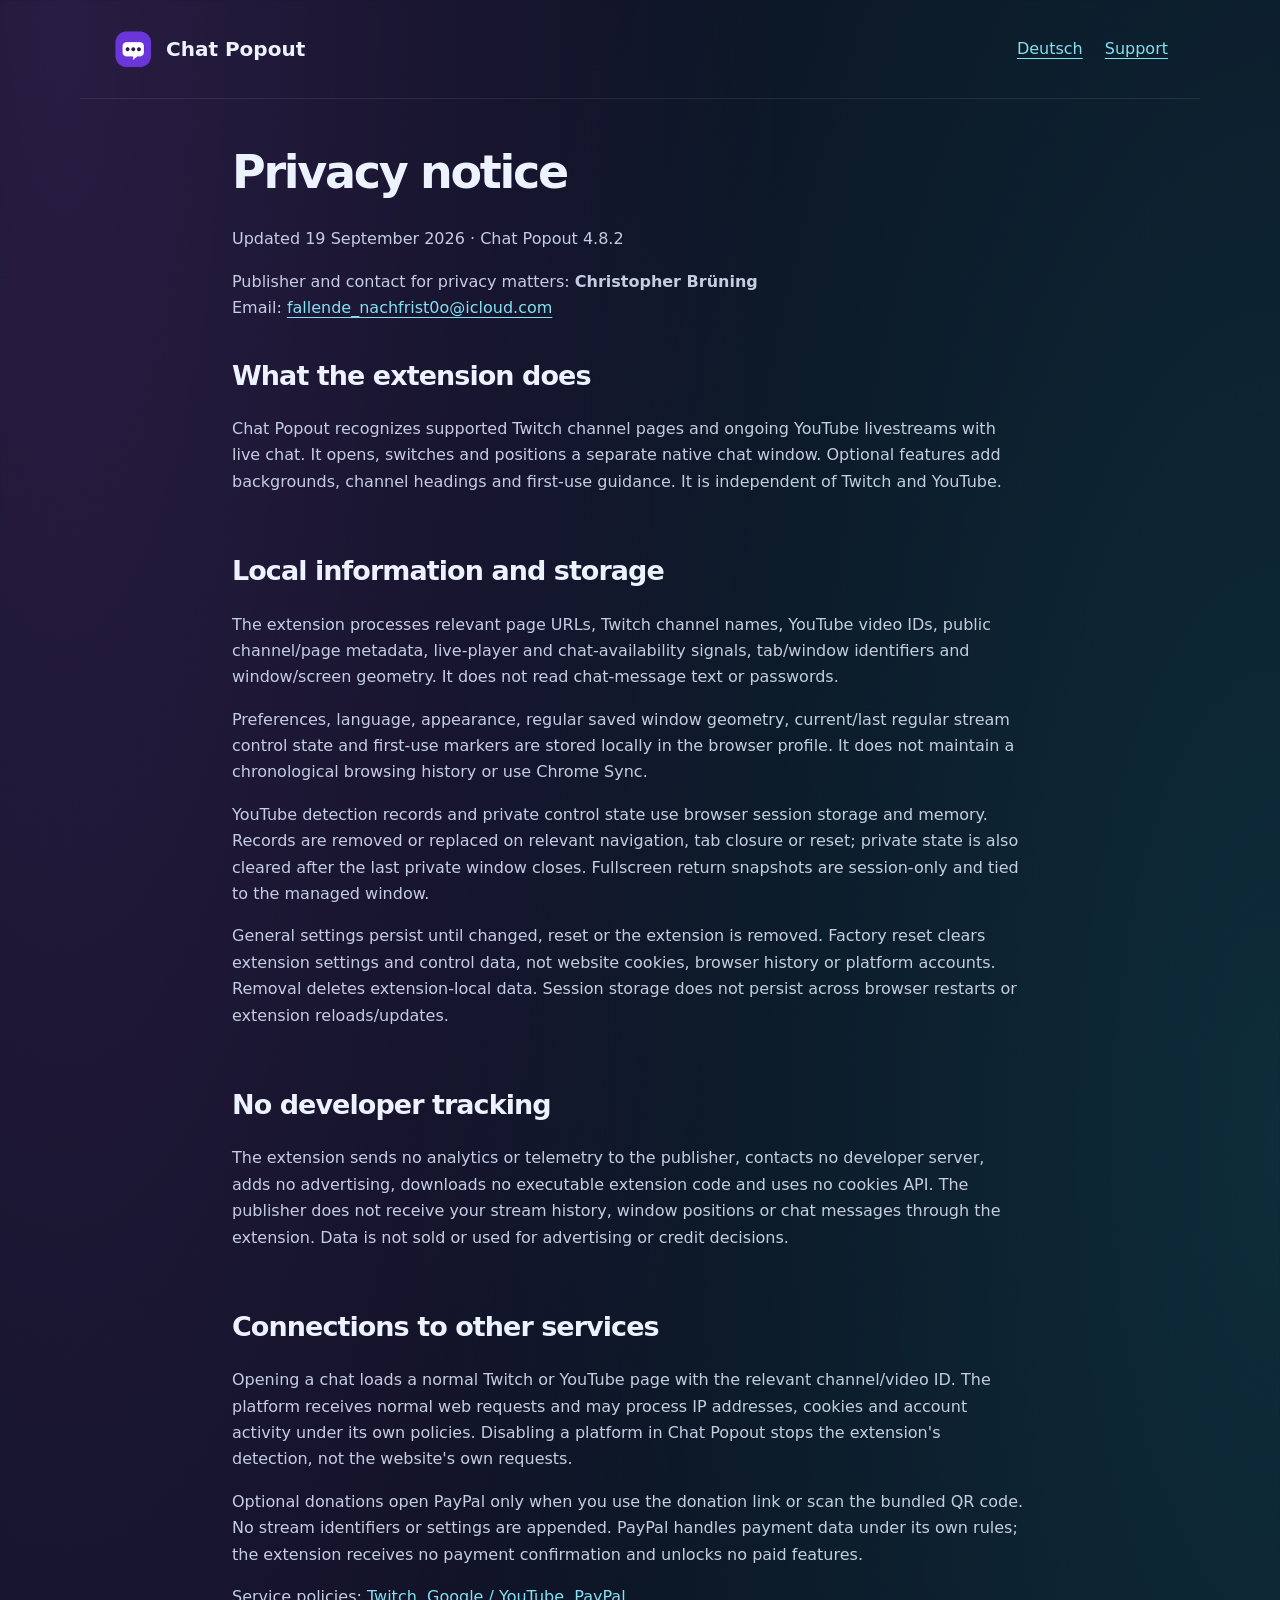
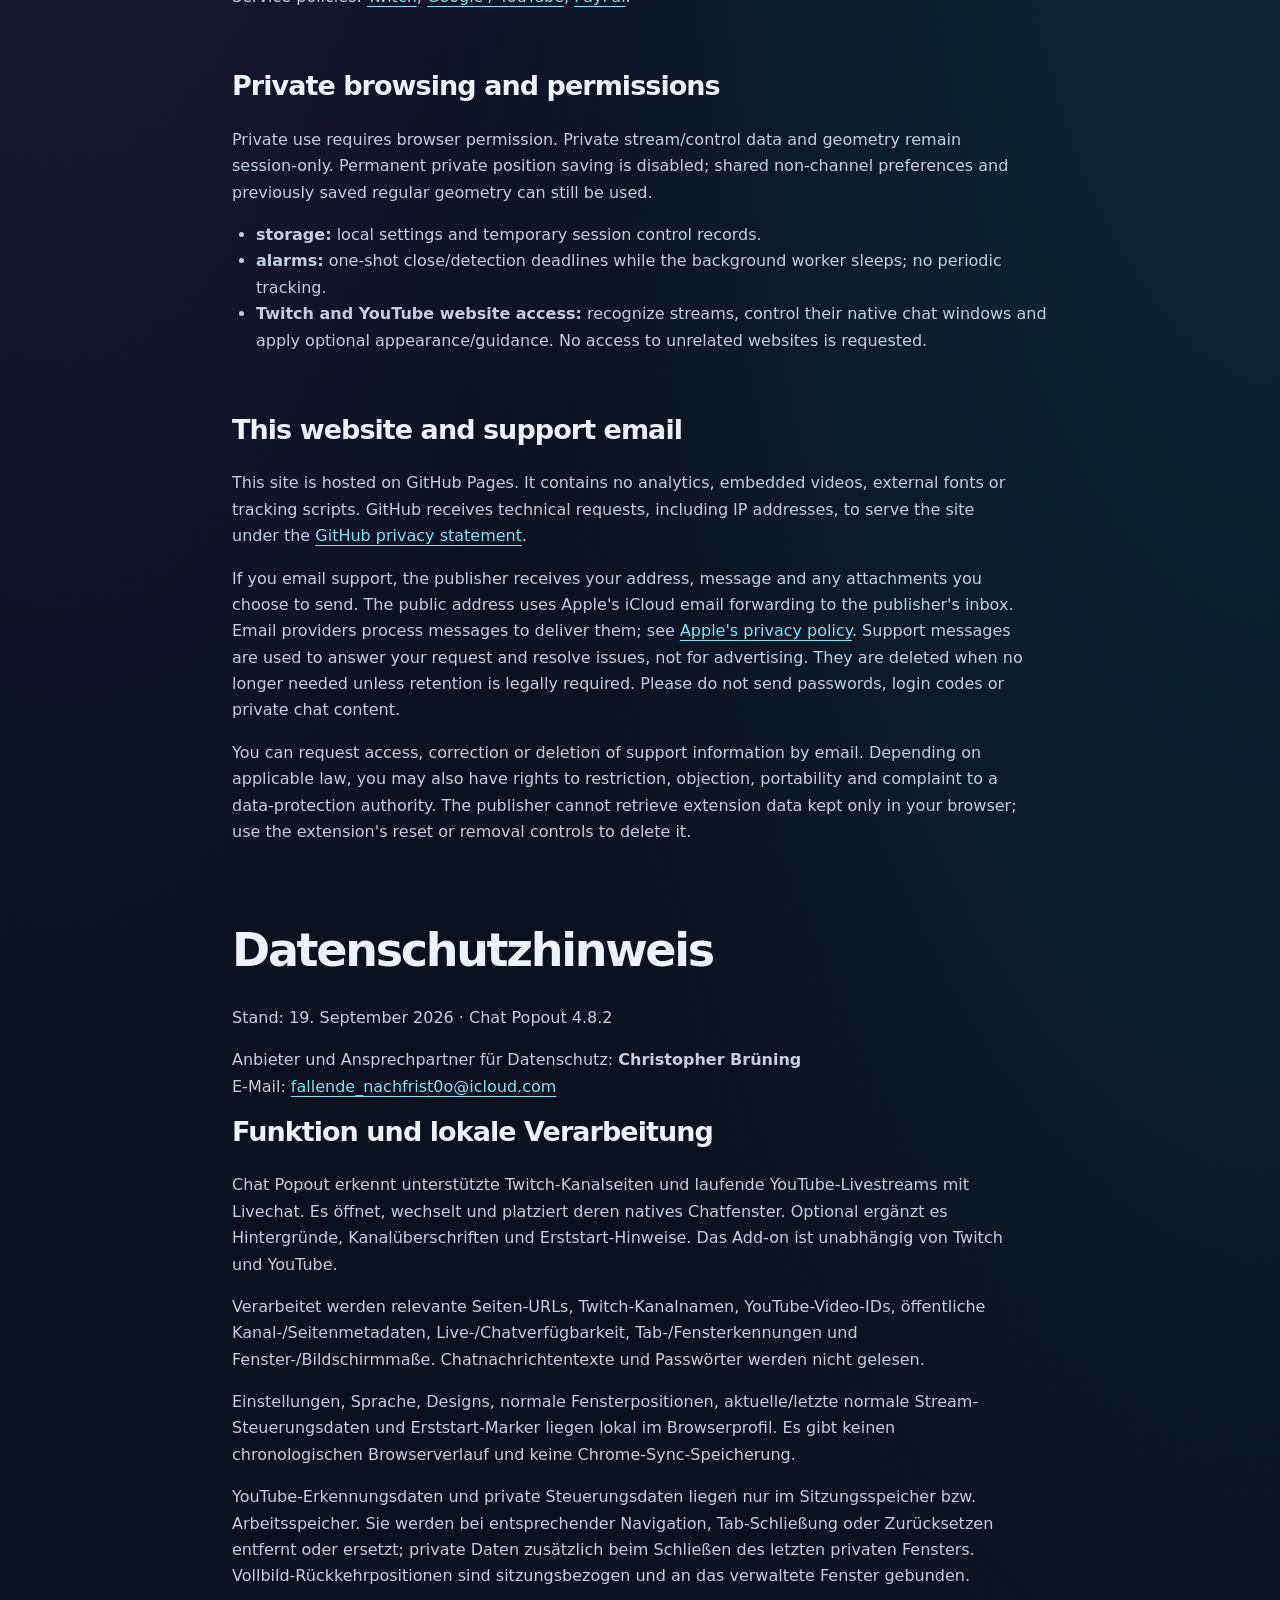
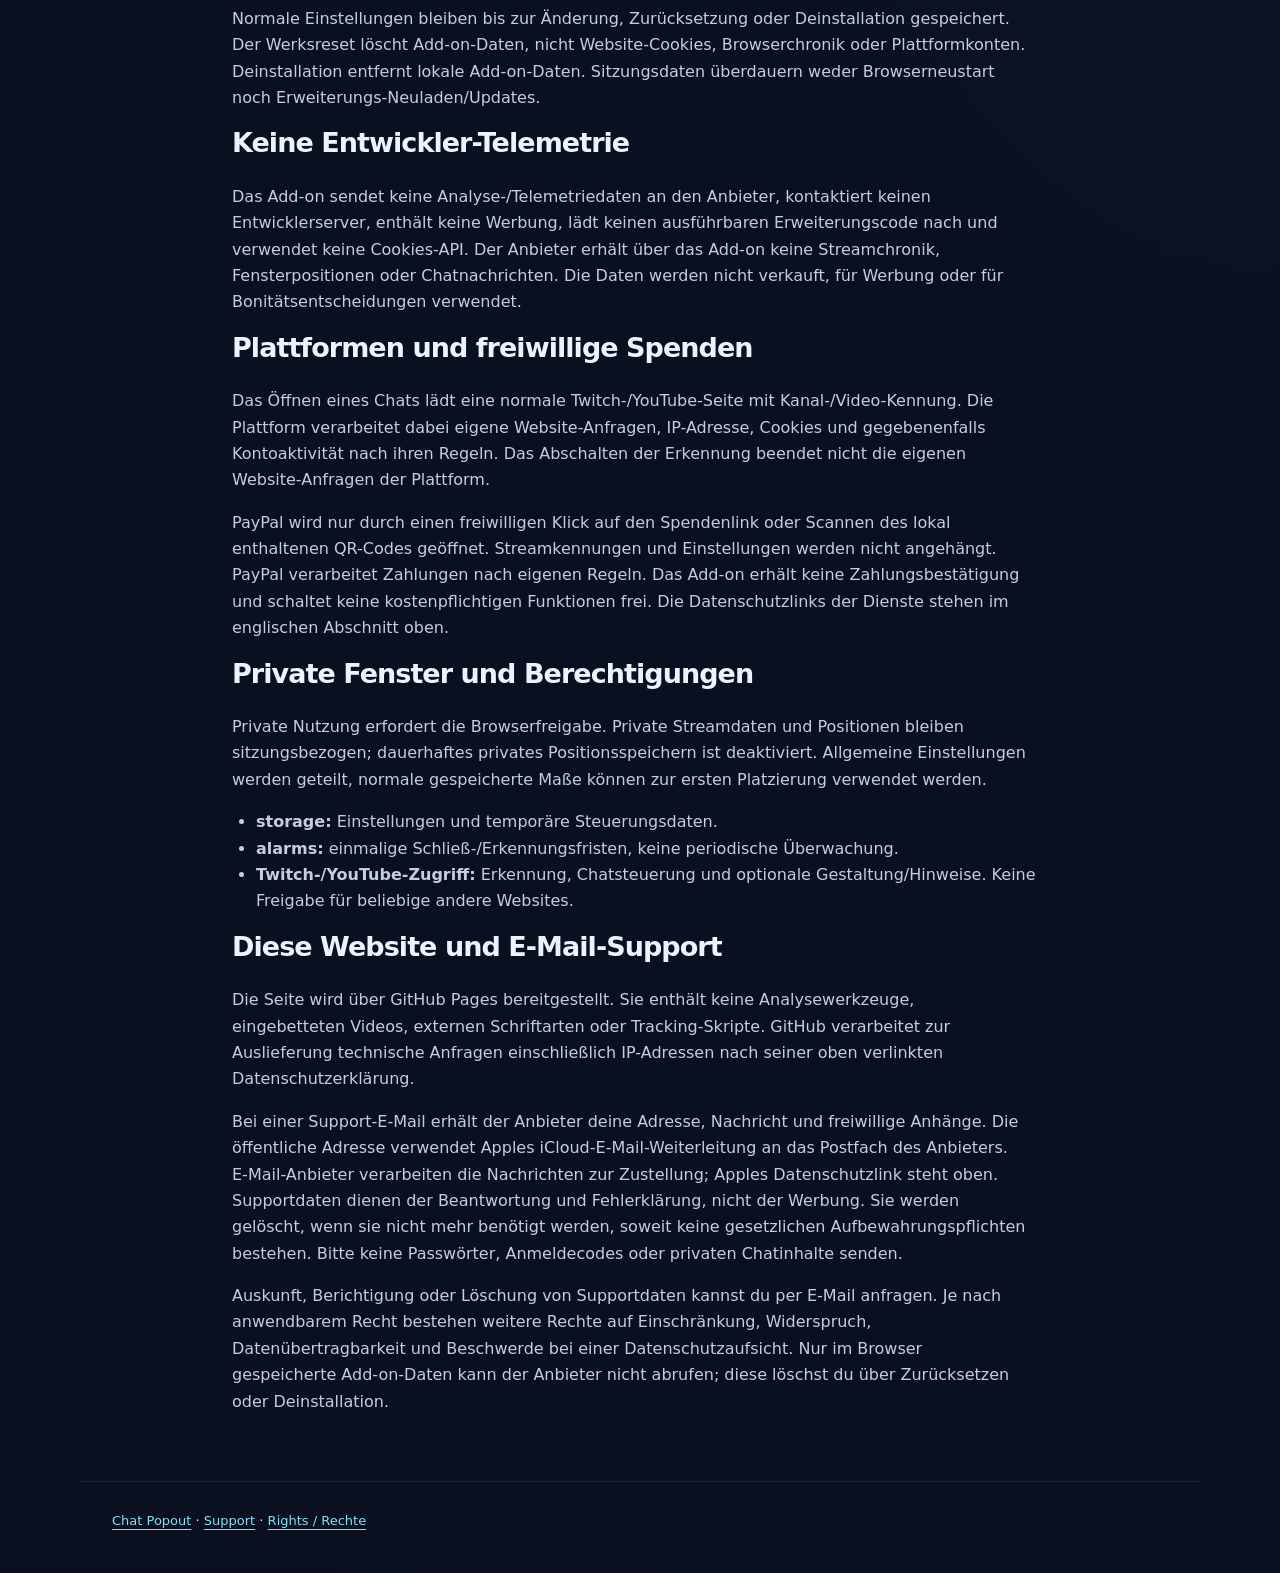
==== privacy.html @ 44291d4a "Publish product information and bilingual privacy notice" ====
<!doctype html><html lang="en"><head><meta charset="utf-8"><meta name="viewport" content="width=device-width,initial-scale=1"><title>Chat Popout — Privacy / Datenschutz</title><meta name="description" content="Privacy information for the Chat Popout browser extension and its support website, in English and German."><link rel="icon" href="icon.png"><link rel="stylesheet" href="style.css"></head><body>
<header><a class="brand" href="./"><img src="icon.png" width="42" height="42" alt="">Chat Popout</a><nav aria-label="Navigation"><a href="#de" lang="de">Deutsch</a><a href="./#support">Support</a></nav></header><main class="policy">
<h1>Privacy notice</h1><p>Updated 19 September 2026 · Chat Popout 4.8.2</p><p>Publisher and contact for privacy matters: <strong>Christopher Brüning</strong><br>Email: <a href="mailto:fallende_nachfrist0o@icloud.com">fallende_nachfrist0o@icloud.com</a></p>
<section><h2>What the extension does</h2><p>Chat Popout recognizes supported Twitch channel pages and ongoing YouTube livestreams with live chat. It opens, switches and positions a separate native chat window. Optional features add backgrounds, channel headings and first-use guidance. It is independent of Twitch and YouTube.</p></section>
<section><h2>Local information and storage</h2><p>The extension processes relevant page URLs, Twitch channel names, YouTube video IDs, public channel/page metadata, live-player and chat-availability signals, tab/window identifiers and window/screen geometry. It does not read chat-message text or passwords.</p><p>Preferences, language, appearance, regular saved window geometry, current/last regular stream control state and first-use markers are stored locally in the browser profile. It does not maintain a chronological browsing history or use Chrome Sync.</p><p>YouTube detection records and private control state use browser session storage and memory. Records are removed or replaced on relevant navigation, tab closure or reset; private state is also cleared after the last private window closes. Fullscreen return snapshots are session-only and tied to the managed window.</p><p>General settings persist until changed, reset or the extension is removed. Factory reset clears extension settings and control data, not website cookies, browser history or platform accounts. Removal deletes extension-local data. Session storage does not persist across browser restarts or extension reloads/updates.</p></section>
<section><h2>No developer tracking</h2><p>The extension sends no analytics or telemetry to the publisher, contacts no developer server, adds no advertising, downloads no executable extension code and uses no cookies API. The publisher does not receive your stream history, window positions or chat messages through the extension. Data is not sold or used for advertising or credit decisions.</p></section>
<section><h2>Connections to other services</h2><p>Opening a chat loads a normal Twitch or YouTube page with the relevant channel/video ID. The platform receives normal web requests and may process IP addresses, cookies and account activity under its own policies. Disabling a platform in Chat Popout stops the extension's detection, not the website's own requests.</p><p>Optional donations open PayPal only when you use the donation link or scan the bundled QR code. No stream identifiers or settings are appended. PayPal handles payment data under its own rules; the extension receives no payment confirmation and unlocks no paid features.</p><p>Service policies: <a href="https://www.twitch.tv/p/en/legal/privacy-notice/" rel="noreferrer">Twitch</a>, <a href="https://policies.google.com/privacy" rel="noreferrer">Google / YouTube</a>, <a href="https://www.paypal.com/webapps/mpp/ua/privacy-full" rel="noreferrer">PayPal</a>.</p></section>
<section><h2>Private browsing and permissions</h2><p>Private use requires browser permission. Private stream/control data and geometry remain session-only. Permanent private position saving is disabled; shared non-channel preferences and previously saved regular geometry can still be used.</p><ul><li><strong>storage:</strong> local settings and temporary session control records.</li><li><strong>alarms:</strong> one-shot close/detection deadlines while the background worker sleeps; no periodic tracking.</li><li><strong>Twitch and YouTube website access:</strong> recognize streams, control their native chat windows and apply optional appearance/guidance. No access to unrelated websites is requested.</li></ul></section>
<section><h2>This website and support email</h2><p>This site is hosted on GitHub Pages. It contains no analytics, embedded videos, external fonts or tracking scripts. GitHub receives technical requests, including IP addresses, to serve the site under the <a href="https://docs.github.com/en/site-policy/privacy-policies/github-general-privacy-statement" rel="noreferrer">GitHub privacy statement</a>.</p><p>If you email support, the publisher receives your address, message and any attachments you choose to send. The public address uses Apple's iCloud email forwarding to the publisher's inbox. Email providers process messages to deliver them; see <a href="https://www.apple.com/legal/privacy/" rel="noreferrer">Apple's privacy policy</a>. Support messages are used to answer your request and resolve issues, not for advertising. They are deleted when no longer needed unless retention is legally required. Please do not send passwords, login codes or private chat content.</p><p>You can request access, correction or deletion of support information by email. Depending on applicable law, you may also have rights to restriction, objection, portability and complaint to a data-protection authority. The publisher cannot retrieve extension data kept only in your browser; use the extension's reset or removal controls to delete it.</p></section>
<section id="de" lang="de"><h1>Datenschutzhinweis</h1><p>Stand: 19. September 2026 · Chat Popout 4.8.2</p><p>Anbieter und Ansprechpartner für Datenschutz: <strong>Christopher Brüning</strong><br>E-Mail: <a href="mailto:fallende_nachfrist0o@icloud.com">fallende_nachfrist0o@icloud.com</a></p>
<h2>Funktion und lokale Verarbeitung</h2><p>Chat Popout erkennt unterstützte Twitch-Kanalseiten und laufende YouTube-Livestreams mit Livechat. Es öffnet, wechselt und platziert deren natives Chatfenster. Optional ergänzt es Hintergründe, Kanalüberschriften und Erststart-Hinweise. Das Add-on ist unabhängig von Twitch und YouTube.</p><p>Verarbeitet werden relevante Seiten-URLs, Twitch-Kanalnamen, YouTube-Video-IDs, öffentliche Kanal-/Seitenmetadaten, Live-/Chatverfügbarkeit, Tab-/Fensterkennungen und Fenster-/Bildschirmmaße. Chatnachrichtentexte und Passwörter werden nicht gelesen.</p><p>Einstellungen, Sprache, Designs, normale Fensterpositionen, aktuelle/letzte normale Stream-Steuerungsdaten und Erststart-Marker liegen lokal im Browserprofil. Es gibt keinen chronologischen Browserverlauf und keine Chrome-Sync-Speicherung.</p><p>YouTube-Erkennungsdaten und private Steuerungsdaten liegen nur im Sitzungsspeicher bzw. Arbeitsspeicher. Sie werden bei entsprechender Navigation, Tab-Schließung oder Zurücksetzen entfernt oder ersetzt; private Daten zusätzlich beim Schließen des letzten privaten Fensters. Vollbild-Rückkehrpositionen sind sitzungsbezogen und an das verwaltete Fenster gebunden.</p><p>Normale Einstellungen bleiben bis zur Änderung, Zurücksetzung oder Deinstallation gespeichert. Der Werksreset löscht Add-on-Daten, nicht Website-Cookies, Browserchronik oder Plattformkonten. Deinstallation entfernt lokale Add-on-Daten. Sitzungsdaten überdauern weder Browserneustart noch Erweiterungs-Neuladen/Updates.</p>
<h2>Keine Entwickler-Telemetrie</h2><p>Das Add-on sendet keine Analyse-/Telemetriedaten an den Anbieter, kontaktiert keinen Entwicklerserver, enthält keine Werbung, lädt keinen ausführbaren Erweiterungscode nach und verwendet keine Cookies-API. Der Anbieter erhält über das Add-on keine Streamchronik, Fensterpositionen oder Chatnachrichten. Die Daten werden nicht verkauft, für Werbung oder für Bonitätsentscheidungen verwendet.</p>
<h2>Plattformen und freiwillige Spenden</h2><p>Das Öffnen eines Chats lädt eine normale Twitch-/YouTube-Seite mit Kanal-/Video-Kennung. Die Plattform verarbeitet dabei eigene Website-Anfragen, IP-Adresse, Cookies und gegebenenfalls Kontoaktivität nach ihren Regeln. Das Abschalten der Erkennung beendet nicht die eigenen Website-Anfragen der Plattform.</p><p>PayPal wird nur durch einen freiwilligen Klick auf den Spendenlink oder Scannen des lokal enthaltenen QR-Codes geöffnet. Streamkennungen und Einstellungen werden nicht angehängt. PayPal verarbeitet Zahlungen nach eigenen Regeln. Das Add-on erhält keine Zahlungsbestätigung und schaltet keine kostenpflichtigen Funktionen frei. Die Datenschutzlinks der Dienste stehen im englischen Abschnitt oben.</p>
<h2>Private Fenster und Berechtigungen</h2><p>Private Nutzung erfordert die Browserfreigabe. Private Streamdaten und Positionen bleiben sitzungsbezogen; dauerhaftes privates Positionsspeichern ist deaktiviert. Allgemeine Einstellungen werden geteilt, normale gespeicherte Maße können zur ersten Platzierung verwendet werden.</p><ul><li><strong>storage:</strong> Einstellungen und temporäre Steuerungsdaten.</li><li><strong>alarms:</strong> einmalige Schließ-/Erkennungsfristen, keine periodische Überwachung.</li><li><strong>Twitch-/YouTube-Zugriff:</strong> Erkennung, Chatsteuerung und optionale Gestaltung/Hinweise. Keine Freigabe für beliebige andere Websites.</li></ul>
<h2>Diese Website und E-Mail-Support</h2><p>Die Seite wird über GitHub Pages bereitgestellt. Sie enthält keine Analysewerkzeuge, eingebetteten Videos, externen Schriftarten oder Tracking-Skripte. GitHub verarbeitet zur Auslieferung technische Anfragen einschließlich IP-Adressen nach seiner oben verlinkten Datenschutzerklärung.</p><p>Bei einer Support-E-Mail erhält der Anbieter deine Adresse, Nachricht und freiwillige Anhänge. Die öffentliche Adresse verwendet Apples iCloud-E-Mail-Weiterleitung an das Postfach des Anbieters. E-Mail-Anbieter verarbeiten die Nachrichten zur Zustellung; Apples Datenschutzlink steht oben. Supportdaten dienen der Beantwortung und Fehlerklärung, nicht der Werbung. Sie werden gelöscht, wenn sie nicht mehr benötigt werden, soweit keine gesetzlichen Aufbewahrungspflichten bestehen. Bitte keine Passwörter, Anmeldecodes oder privaten Chatinhalte senden.</p><p>Auskunft, Berichtigung oder Löschung von Supportdaten kannst du per E-Mail anfragen. Je nach anwendbarem Recht bestehen weitere Rechte auf Einschränkung, Widerspruch, Datenübertragbarkeit und Beschwerde bei einer Datenschutzaufsicht. Nur im Browser gespeicherte Add-on-Daten kann der Anbieter nicht abrufen; diese löschst du über Zurücksetzen oder Deinstallation.</p></section>
</main><footer><a href="./">Chat Popout</a> · <a href="./#support">Support</a> · <a href="RIGHTS.txt">Rights / Rechte</a></footer></body></html>
---- style.css ----
:root{color-scheme:dark;font-family:system-ui,-apple-system,BlinkMacSystemFont,"Segoe UI",sans-serif;color:#edf2ff;background:#0b1020;line-height:1.65;scroll-behavior:smooth}*{box-sizing:border-box}body{margin:0;background:radial-gradient(ellipse at 5% 0%,#42266088,transparent 42%),radial-gradient(ellipse at 100% 24%,#12565f66,transparent 48%),#0b1020}header,main,footer{max-width:1120px;margin:auto;padding:28px 32px}header{display:flex;align-items:center;justify-content:space-between;gap:24px;border-bottom:1px solid #ffffff16}.brand{display:flex;align-items:center;gap:12px;color:inherit;font-size:20px;font-weight:750;text-decoration:none}.brand img{border-radius:12px}nav{display:flex;gap:22px;flex-wrap:wrap}a{color:#82e1f2;text-underline-offset:4px}a:hover{color:#d9b4ff}a:focus-visible,summary:focus-visible{outline:3px solid #b887ff;outline-offset:6px}section{padding:48px 0;scroll-margin-top:24px}.hero{max-width:850px;padding:66px 0}.eyebrow{font-size:12px;letter-spacing:.18em;font-weight:750;color:#80e5ea}h1{font-size:clamp(50px,8vw,94px);line-height:1.03;letter-spacing:-.05em;margin:22px 0 30px}h1 span,h2 span{color:#94dfe8}h2{font-size:clamp(28px,4vw,43px);line-height:1.2;letter-spacing:-.035em;margin:0 0 24px}h3{font-size:20px;line-height:1.3;margin:12px 0}p{max-width:78ch;color:#c4cde1}.lead{font-size:22px;color:#e6ebfb}.status{color:#b8c7e0;font-size:14px}.button{display:inline-flex;gap:24px;padding:12px 20px;border-radius:12px;background:linear-gradient(115deg,#75dfe9,#b79bff);color:#10182c;font-weight:750;text-decoration:none}.button:hover{color:#10182c;filter:brightness(1.08)}.grid{display:grid;grid-template-columns:repeat(3,1fr);gap:18px}article{padding:26px;border:1px solid #9ea4e92a;border-radius:20px;background:#101725bd}.number{font-size:14px;color:#b99bf6}.note{font-size:14px;margin-top:26px}details{padding:20px;border:1px solid #ffffff22;border-radius:14px;margin-top:28px}summary{cursor:pointer;font-weight:650}footer{font-size:13px;border-top:1px solid #ffffff16;padding-bottom:42px}.policy{max-width:880px}.policy section{padding:22px 0}.policy h1{font-size:46px}.policy h2{font-size:27px}.policy h3{font-size:20px}.policy ul{padding-left:24px;color:#c4cde1}#support a{overflow-wrap:anywhere}@media(max-width:700px){header,main,footer{padding-left:22px;padding-right:22px}header{align-items:flex-start;flex-direction:column;gap:14px}.grid{grid-template-columns:1fr}.hero{padding-top:42px}section{padding:34px 0}.lead{font-size:19px}.policy h1{font-size:36px}nav{gap:18px}}@media(prefers-reduced-motion:reduce){:root{scroll-behavior:auto}}
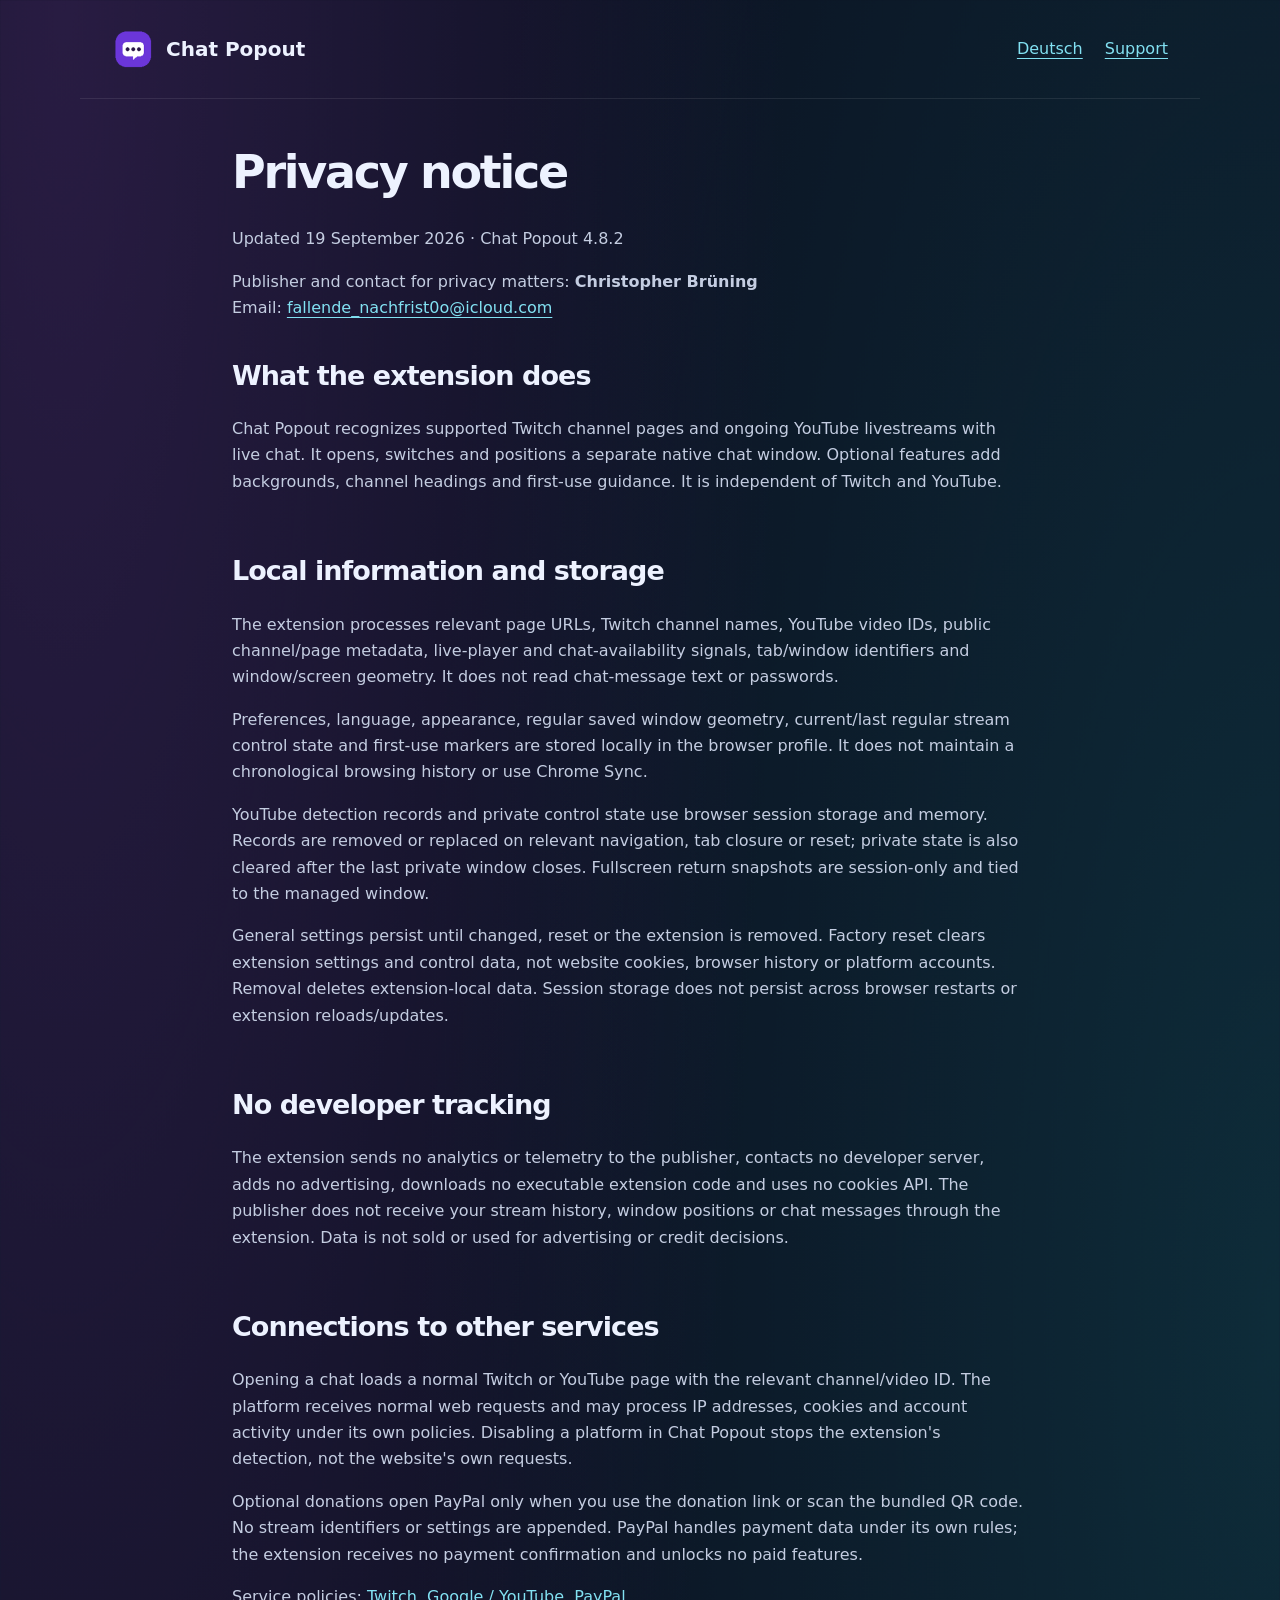
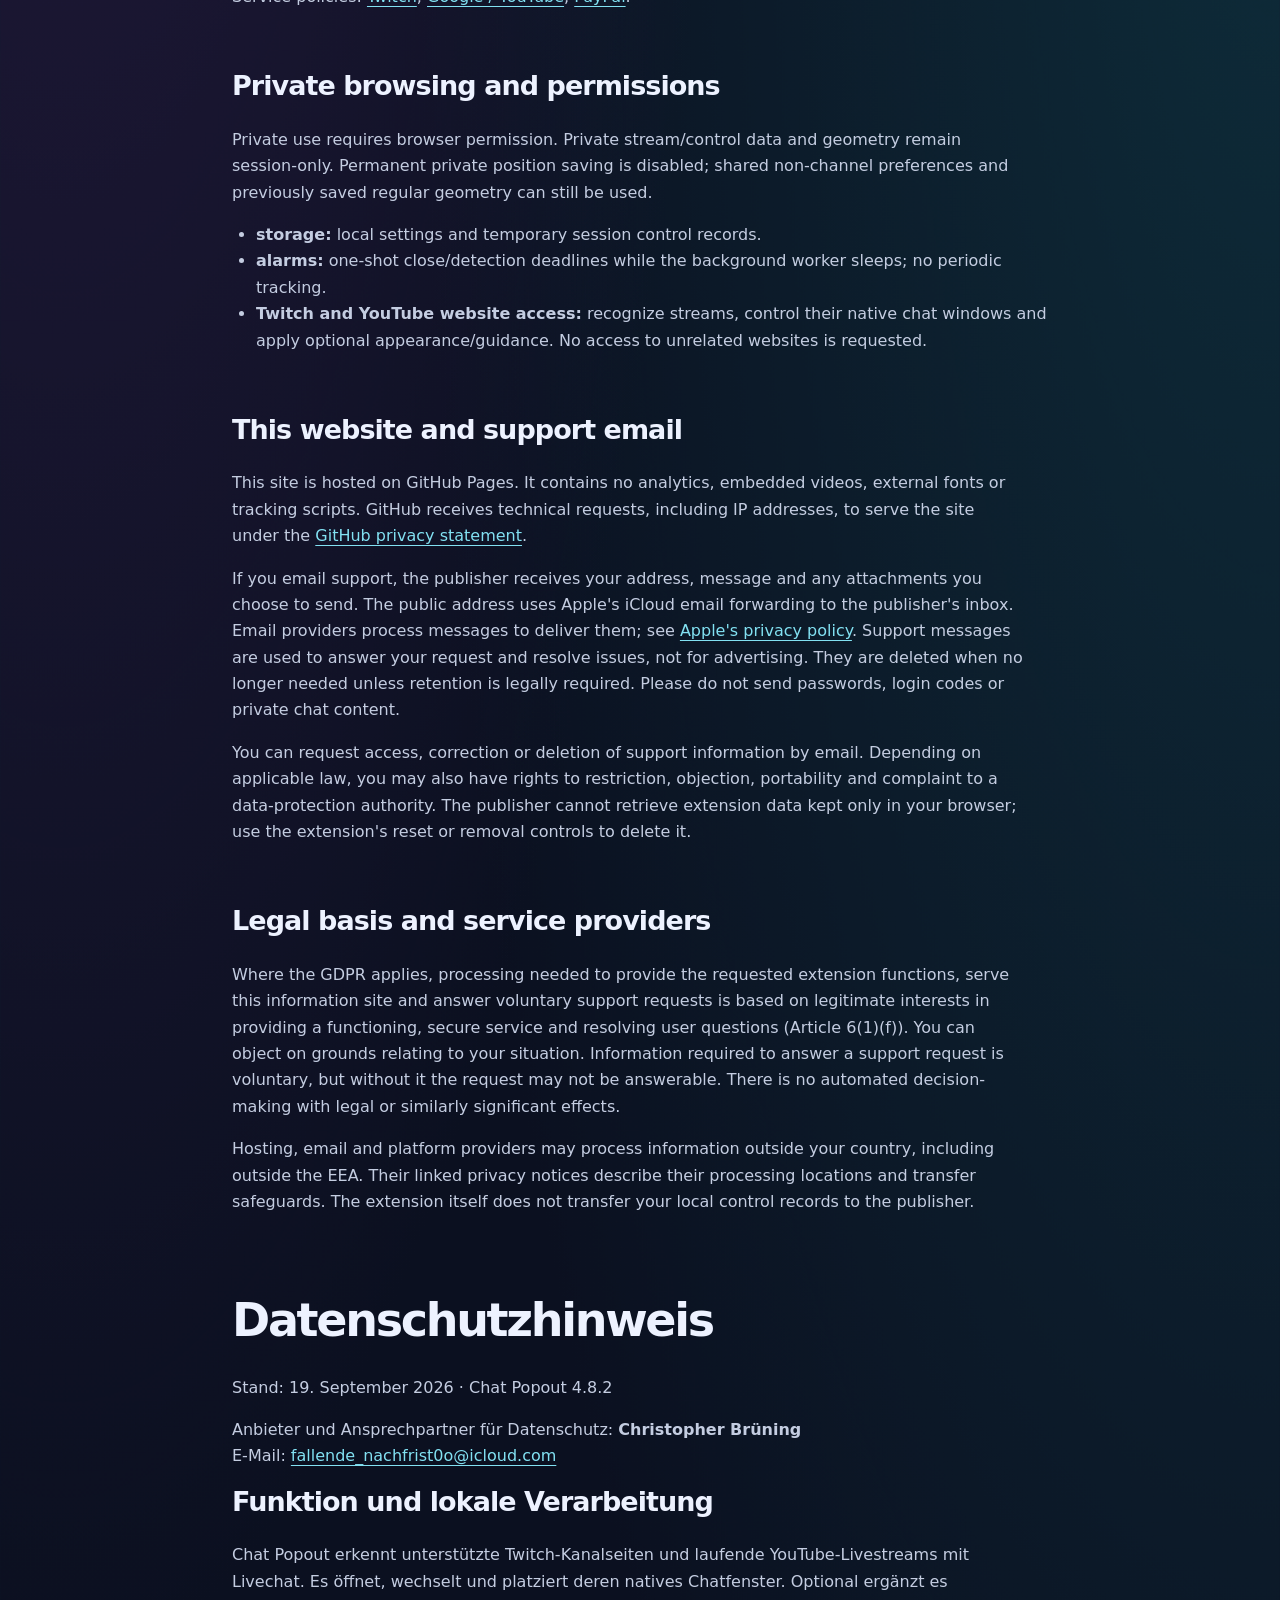
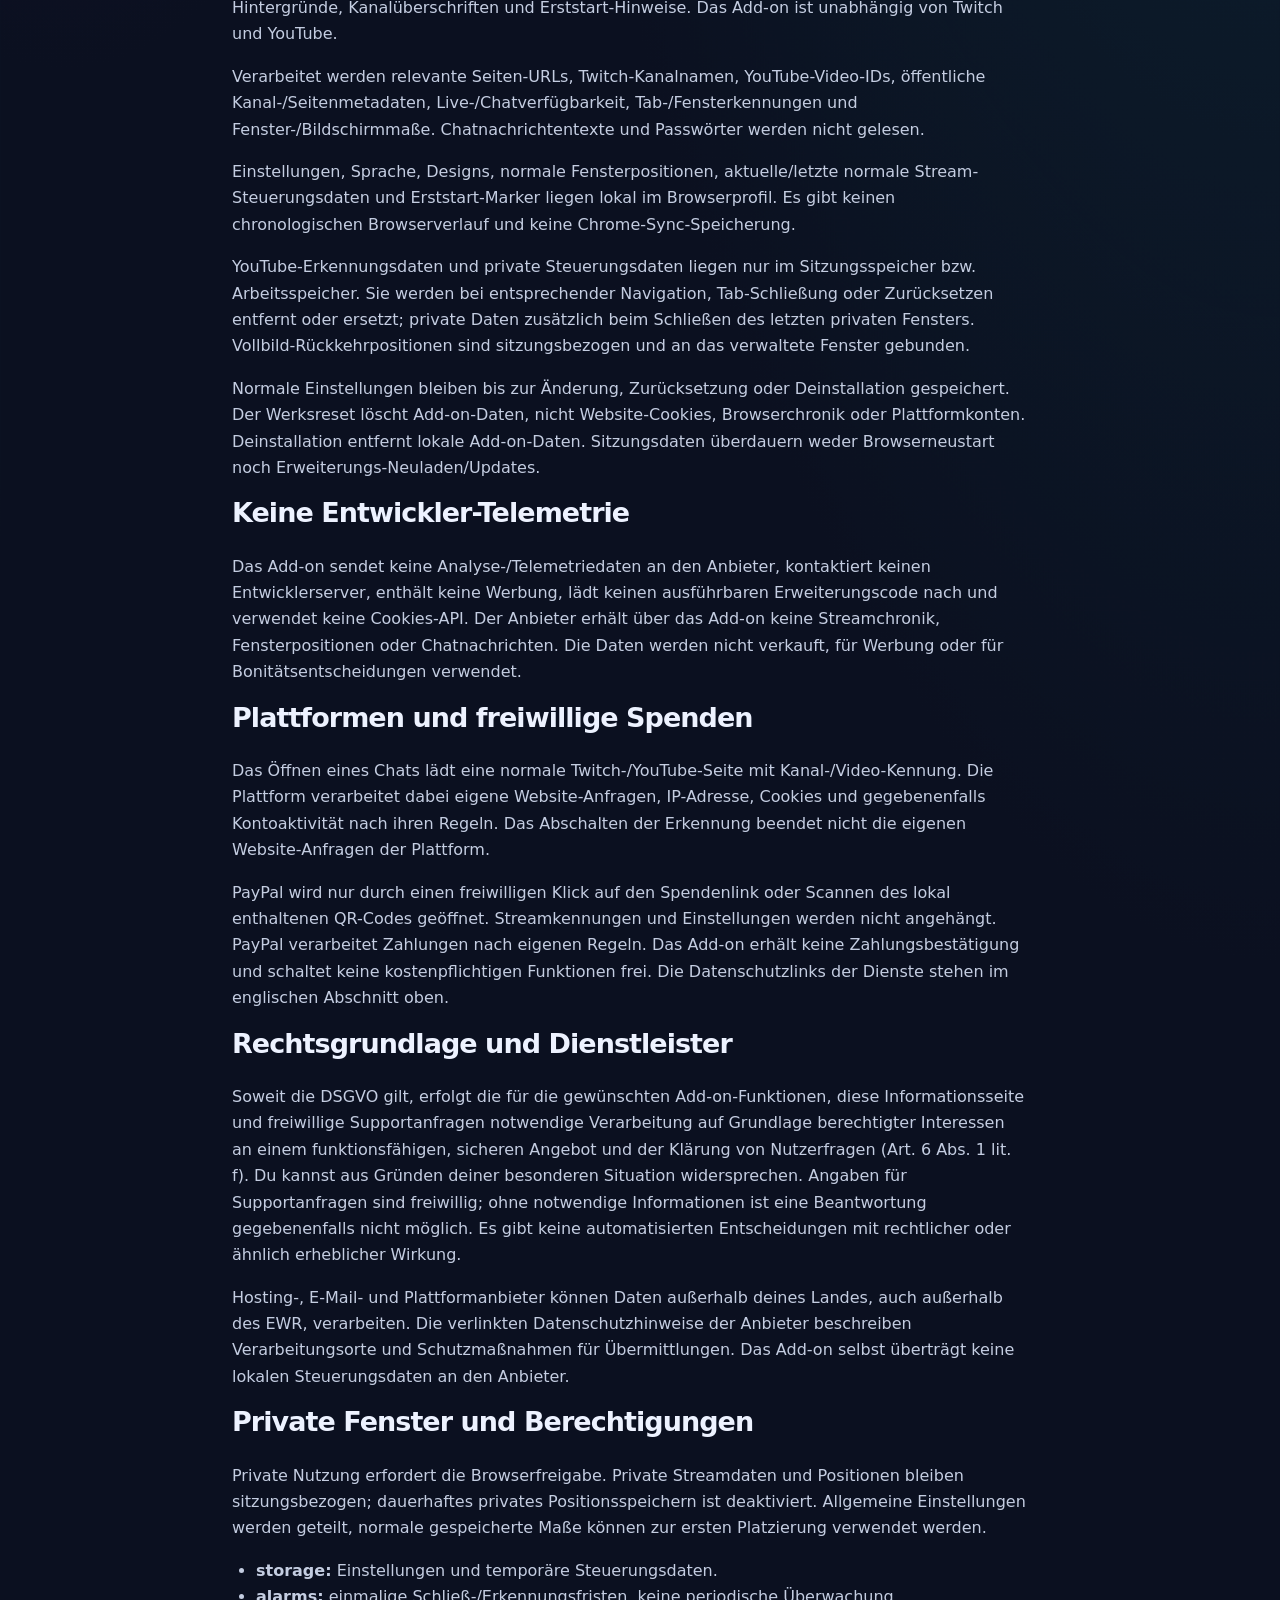
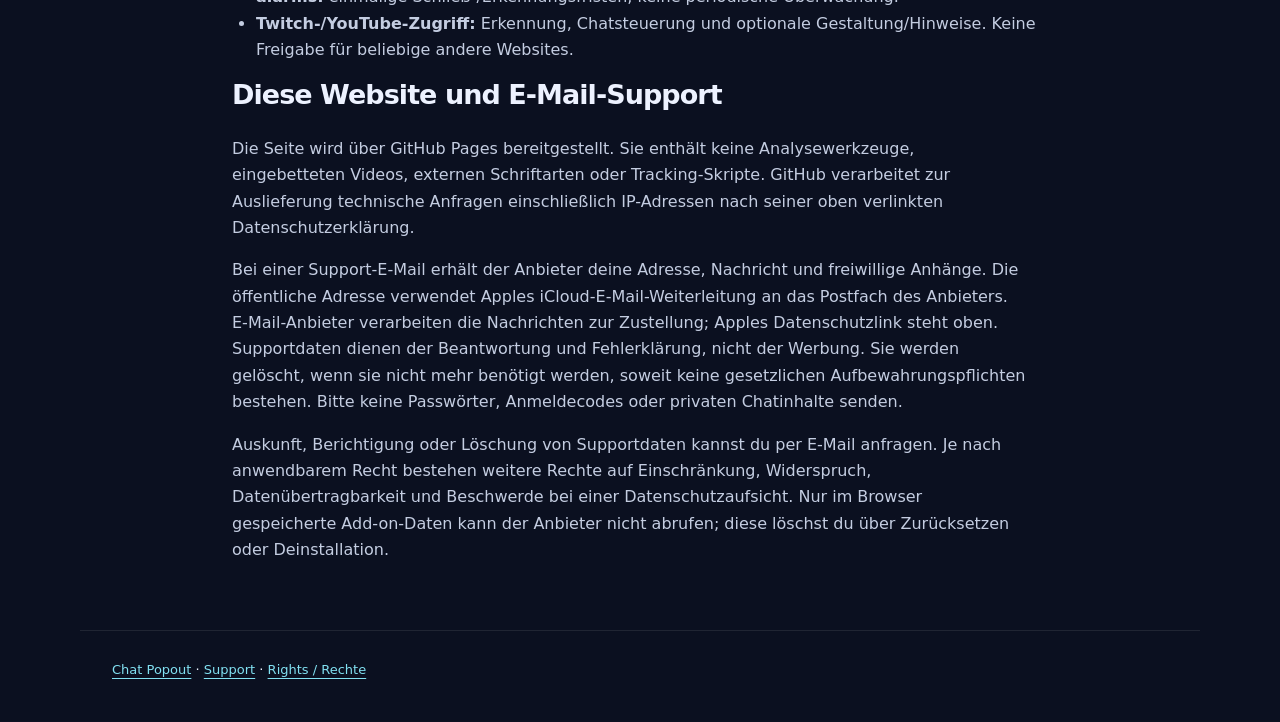
==== commit 197d391e: "Clarify privacy basis and service-provider processing" ====
--- a/privacy.html
+++ b/privacy.html
@@ -7,10 +7,12 @@
 <section><h2>Connections to other services</h2><p>Opening a chat loads a normal Twitch or YouTube page with the relevant channel/video ID. The platform receives normal web requests and may process IP addresses, cookies and account activity under its own policies. Disabling a platform in Chat Popout stops the extension's detection, not the website's own requests.</p><p>Optional donations open PayPal only when you use the donation link or scan the bundled QR code. No stream identifiers or settings are appended. PayPal handles payment data under its own rules; the extension receives no payment confirmation and unlocks no paid features.</p><p>Service policies: <a href="https://www.twitch.tv/p/en/legal/privacy-notice/" rel="noreferrer">Twitch</a>, <a href="https://policies.google.com/privacy" rel="noreferrer">Google / YouTube</a>, <a href="https://www.paypal.com/webapps/mpp/ua/privacy-full" rel="noreferrer">PayPal</a>.</p></section>
 <section><h2>Private browsing and permissions</h2><p>Private use requires browser permission. Private stream/control data and geometry remain session-only. Permanent private position saving is disabled; shared non-channel preferences and previously saved regular geometry can still be used.</p><ul><li><strong>storage:</strong> local settings and temporary session control records.</li><li><strong>alarms:</strong> one-shot close/detection deadlines while the background worker sleeps; no periodic tracking.</li><li><strong>Twitch and YouTube website access:</strong> recognize streams, control their native chat windows and apply optional appearance/guidance. No access to unrelated websites is requested.</li></ul></section>
 <section><h2>This website and support email</h2><p>This site is hosted on GitHub Pages. It contains no analytics, embedded videos, external fonts or tracking scripts. GitHub receives technical requests, including IP addresses, to serve the site under the <a href="https://docs.github.com/en/site-policy/privacy-policies/github-general-privacy-statement" rel="noreferrer">GitHub privacy statement</a>.</p><p>If you email support, the publisher receives your address, message and any attachments you choose to send. The public address uses Apple's iCloud email forwarding to the publisher's inbox. Email providers process messages to deliver them; see <a href="https://www.apple.com/legal/privacy/" rel="noreferrer">Apple's privacy policy</a>. Support messages are used to answer your request and resolve issues, not for advertising. They are deleted when no longer needed unless retention is legally required. Please do not send passwords, login codes or private chat content.</p><p>You can request access, correction or deletion of support information by email. Depending on applicable law, you may also have rights to restriction, objection, portability and complaint to a data-protection authority. The publisher cannot retrieve extension data kept only in your browser; use the extension's reset or removal controls to delete it.</p></section>
+<section><h2>Legal basis and service providers</h2><p>Where the GDPR applies, processing needed to provide the requested extension functions, serve this information site and answer voluntary support requests is based on legitimate interests in providing a functioning, secure service and resolving user questions (Article 6(1)(f)). You can object on grounds relating to your situation. Information required to answer a support request is voluntary, but without it the request may not be answerable. There is no automated decision-making with legal or similarly significant effects.</p><p>Hosting, email and platform providers may process information outside your country, including outside the EEA. Their linked privacy notices describe their processing locations and transfer safeguards. The extension itself does not transfer your local control records to the publisher.</p></section>
 <section id="de" lang="de"><h1>Datenschutzhinweis</h1><p>Stand: 19. September 2026 · Chat Popout 4.8.2</p><p>Anbieter und Ansprechpartner für Datenschutz: <strong>Christopher Brüning</strong><br>E-Mail: <a href="mailto:fallende_nachfrist0o@icloud.com">fallende_nachfrist0o@icloud.com</a></p>
 <h2>Funktion und lokale Verarbeitung</h2><p>Chat Popout erkennt unterstützte Twitch-Kanalseiten und laufende YouTube-Livestreams mit Livechat. Es öffnet, wechselt und platziert deren natives Chatfenster. Optional ergänzt es Hintergründe, Kanalüberschriften und Erststart-Hinweise. Das Add-on ist unabhängig von Twitch und YouTube.</p><p>Verarbeitet werden relevante Seiten-URLs, Twitch-Kanalnamen, YouTube-Video-IDs, öffentliche Kanal-/Seitenmetadaten, Live-/Chatverfügbarkeit, Tab-/Fensterkennungen und Fenster-/Bildschirmmaße. Chatnachrichtentexte und Passwörter werden nicht gelesen.</p><p>Einstellungen, Sprache, Designs, normale Fensterpositionen, aktuelle/letzte normale Stream-Steuerungsdaten und Erststart-Marker liegen lokal im Browserprofil. Es gibt keinen chronologischen Browserverlauf und keine Chrome-Sync-Speicherung.</p><p>YouTube-Erkennungsdaten und private Steuerungsdaten liegen nur im Sitzungsspeicher bzw. Arbeitsspeicher. Sie werden bei entsprechender Navigation, Tab-Schließung oder Zurücksetzen entfernt oder ersetzt; private Daten zusätzlich beim Schließen des letzten privaten Fensters. Vollbild-Rückkehrpositionen sind sitzungsbezogen und an das verwaltete Fenster gebunden.</p><p>Normale Einstellungen bleiben bis zur Änderung, Zurücksetzung oder Deinstallation gespeichert. Der Werksreset löscht Add-on-Daten, nicht Website-Cookies, Browserchronik oder Plattformkonten. Deinstallation entfernt lokale Add-on-Daten. Sitzungsdaten überdauern weder Browserneustart noch Erweiterungs-Neuladen/Updates.</p>
 <h2>Keine Entwickler-Telemetrie</h2><p>Das Add-on sendet keine Analyse-/Telemetriedaten an den Anbieter, kontaktiert keinen Entwicklerserver, enthält keine Werbung, lädt keinen ausführbaren Erweiterungscode nach und verwendet keine Cookies-API. Der Anbieter erhält über das Add-on keine Streamchronik, Fensterpositionen oder Chatnachrichten. Die Daten werden nicht verkauft, für Werbung oder für Bonitätsentscheidungen verwendet.</p>
 <h2>Plattformen und freiwillige Spenden</h2><p>Das Öffnen eines Chats lädt eine normale Twitch-/YouTube-Seite mit Kanal-/Video-Kennung. Die Plattform verarbeitet dabei eigene Website-Anfragen, IP-Adresse, Cookies und gegebenenfalls Kontoaktivität nach ihren Regeln. Das Abschalten der Erkennung beendet nicht die eigenen Website-Anfragen der Plattform.</p><p>PayPal wird nur durch einen freiwilligen Klick auf den Spendenlink oder Scannen des lokal enthaltenen QR-Codes geöffnet. Streamkennungen und Einstellungen werden nicht angehängt. PayPal verarbeitet Zahlungen nach eigenen Regeln. Das Add-on erhält keine Zahlungsbestätigung und schaltet keine kostenpflichtigen Funktionen frei. Die Datenschutzlinks der Dienste stehen im englischen Abschnitt oben.</p>
+<h2>Rechtsgrundlage und Dienstleister</h2><p>Soweit die DSGVO gilt, erfolgt die für die gewünschten Add-on-Funktionen, diese Informationsseite und freiwillige Supportanfragen notwendige Verarbeitung auf Grundlage berechtigter Interessen an einem funktionsfähigen, sicheren Angebot und der Klärung von Nutzerfragen (Art. 6 Abs. 1 lit. f). Du kannst aus Gründen deiner besonderen Situation widersprechen. Angaben für Supportanfragen sind freiwillig; ohne notwendige Informationen ist eine Beantwortung gegebenenfalls nicht möglich. Es gibt keine automatisierten Entscheidungen mit rechtlicher oder ähnlich erheblicher Wirkung.</p><p>Hosting-, E-Mail- und Plattformanbieter können Daten außerhalb deines Landes, auch außerhalb des EWR, verarbeiten. Die verlinkten Datenschutzhinweise der Anbieter beschreiben Verarbeitungsorte und Schutzmaßnahmen für Übermittlungen. Das Add-on selbst überträgt keine lokalen Steuerungsdaten an den Anbieter.</p>
 <h2>Private Fenster und Berechtigungen</h2><p>Private Nutzung erfordert die Browserfreigabe. Private Streamdaten und Positionen bleiben sitzungsbezogen; dauerhaftes privates Positionsspeichern ist deaktiviert. Allgemeine Einstellungen werden geteilt, normale gespeicherte Maße können zur ersten Platzierung verwendet werden.</p><ul><li><strong>storage:</strong> Einstellungen und temporäre Steuerungsdaten.</li><li><strong>alarms:</strong> einmalige Schließ-/Erkennungsfristen, keine periodische Überwachung.</li><li><strong>Twitch-/YouTube-Zugriff:</strong> Erkennung, Chatsteuerung und optionale Gestaltung/Hinweise. Keine Freigabe für beliebige andere Websites.</li></ul>
 <h2>Diese Website und E-Mail-Support</h2><p>Die Seite wird über GitHub Pages bereitgestellt. Sie enthält keine Analysewerkzeuge, eingebetteten Videos, externen Schriftarten oder Tracking-Skripte. GitHub verarbeitet zur Auslieferung technische Anfragen einschließlich IP-Adressen nach seiner oben verlinkten Datenschutzerklärung.</p><p>Bei einer Support-E-Mail erhält der Anbieter deine Adresse, Nachricht und freiwillige Anhänge. Die öffentliche Adresse verwendet Apples iCloud-E-Mail-Weiterleitung an das Postfach des Anbieters. E-Mail-Anbieter verarbeiten die Nachrichten zur Zustellung; Apples Datenschutzlink steht oben. Supportdaten dienen der Beantwortung und Fehlerklärung, nicht der Werbung. Sie werden gelöscht, wenn sie nicht mehr benötigt werden, soweit keine gesetzlichen Aufbewahrungspflichten bestehen. Bitte keine Passwörter, Anmeldecodes oder privaten Chatinhalte senden.</p><p>Auskunft, Berichtigung oder Löschung von Supportdaten kannst du per E-Mail anfragen. Je nach anwendbarem Recht bestehen weitere Rechte auf Einschränkung, Widerspruch, Datenübertragbarkeit und Beschwerde bei einer Datenschutzaufsicht. Nur im Browser gespeicherte Add-on-Daten kann der Anbieter nicht abrufen; diese löschst du über Zurücksetzen oder Deinstallation.</p></section>
 </main><footer><a href="./">Chat Popout</a> · <a href="./#support">Support</a> · <a href="RIGHTS.txt">Rights / Rechte</a></footer></body></html>
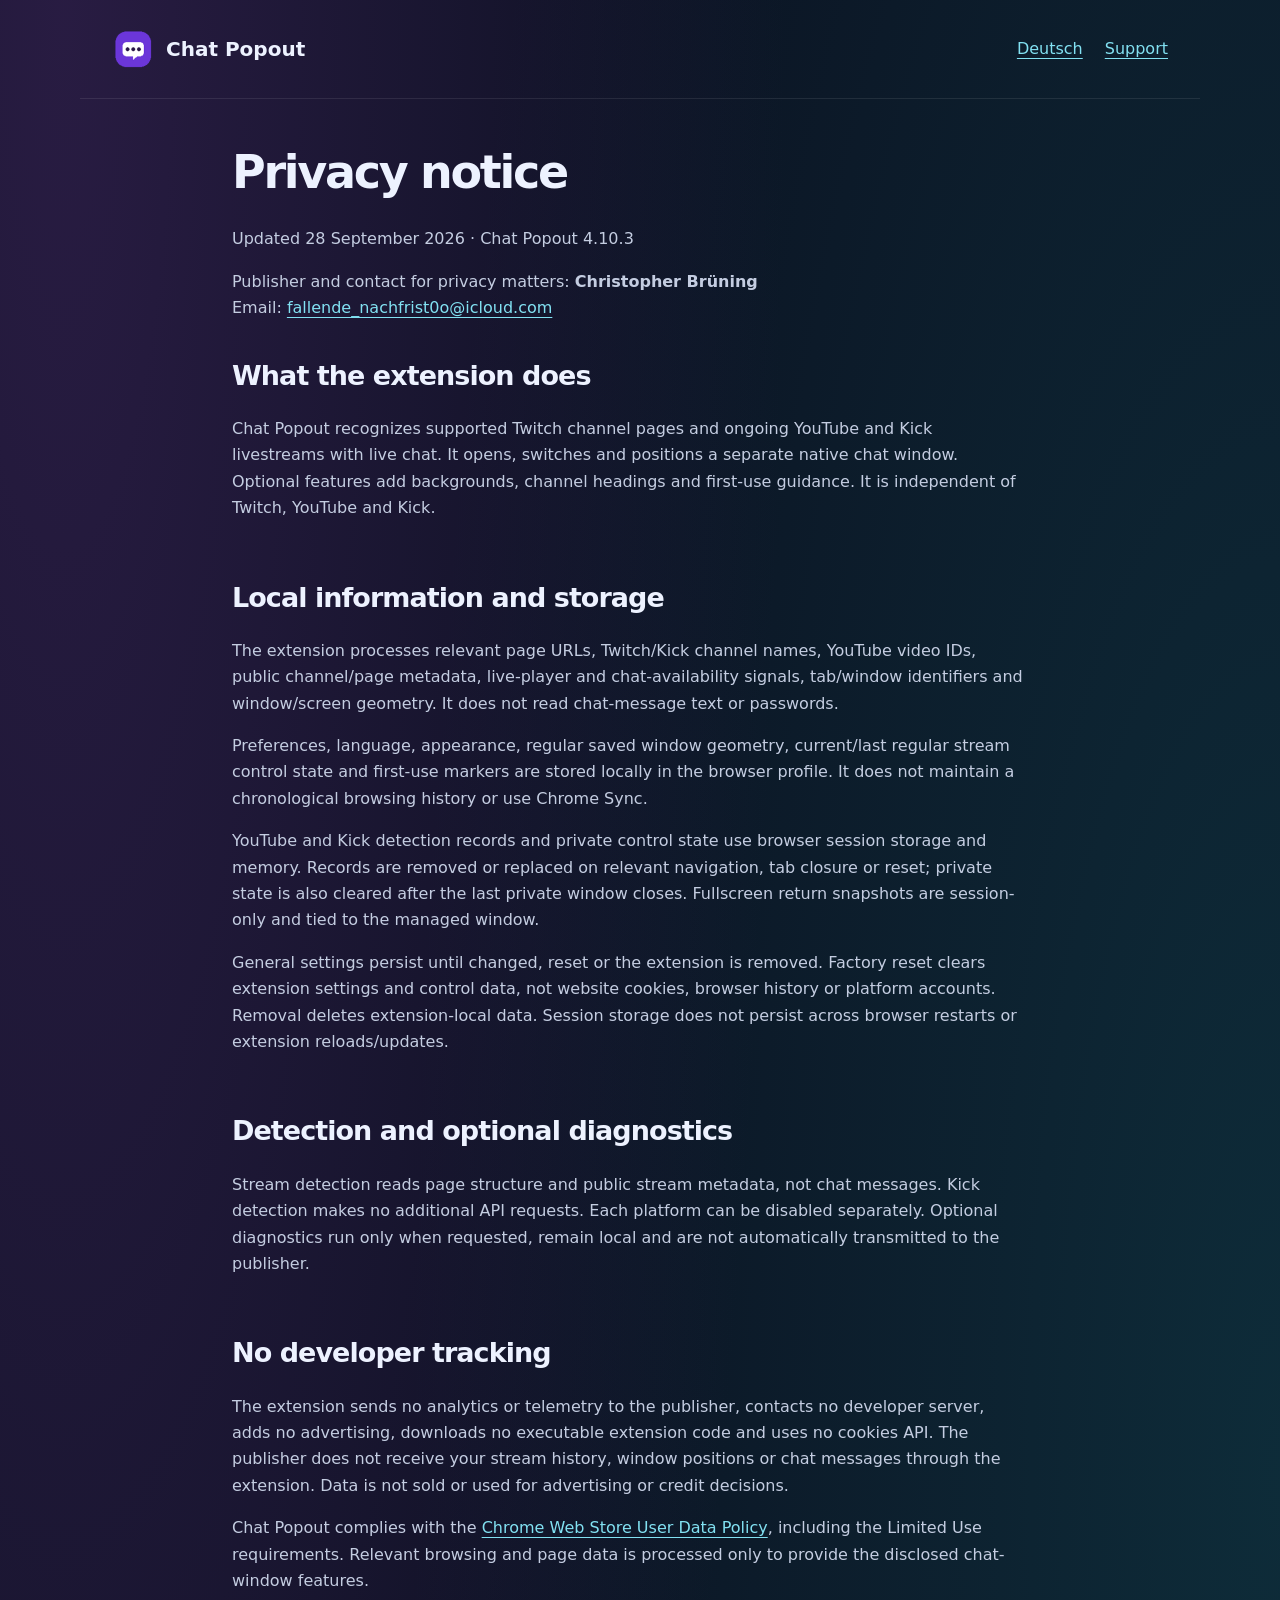
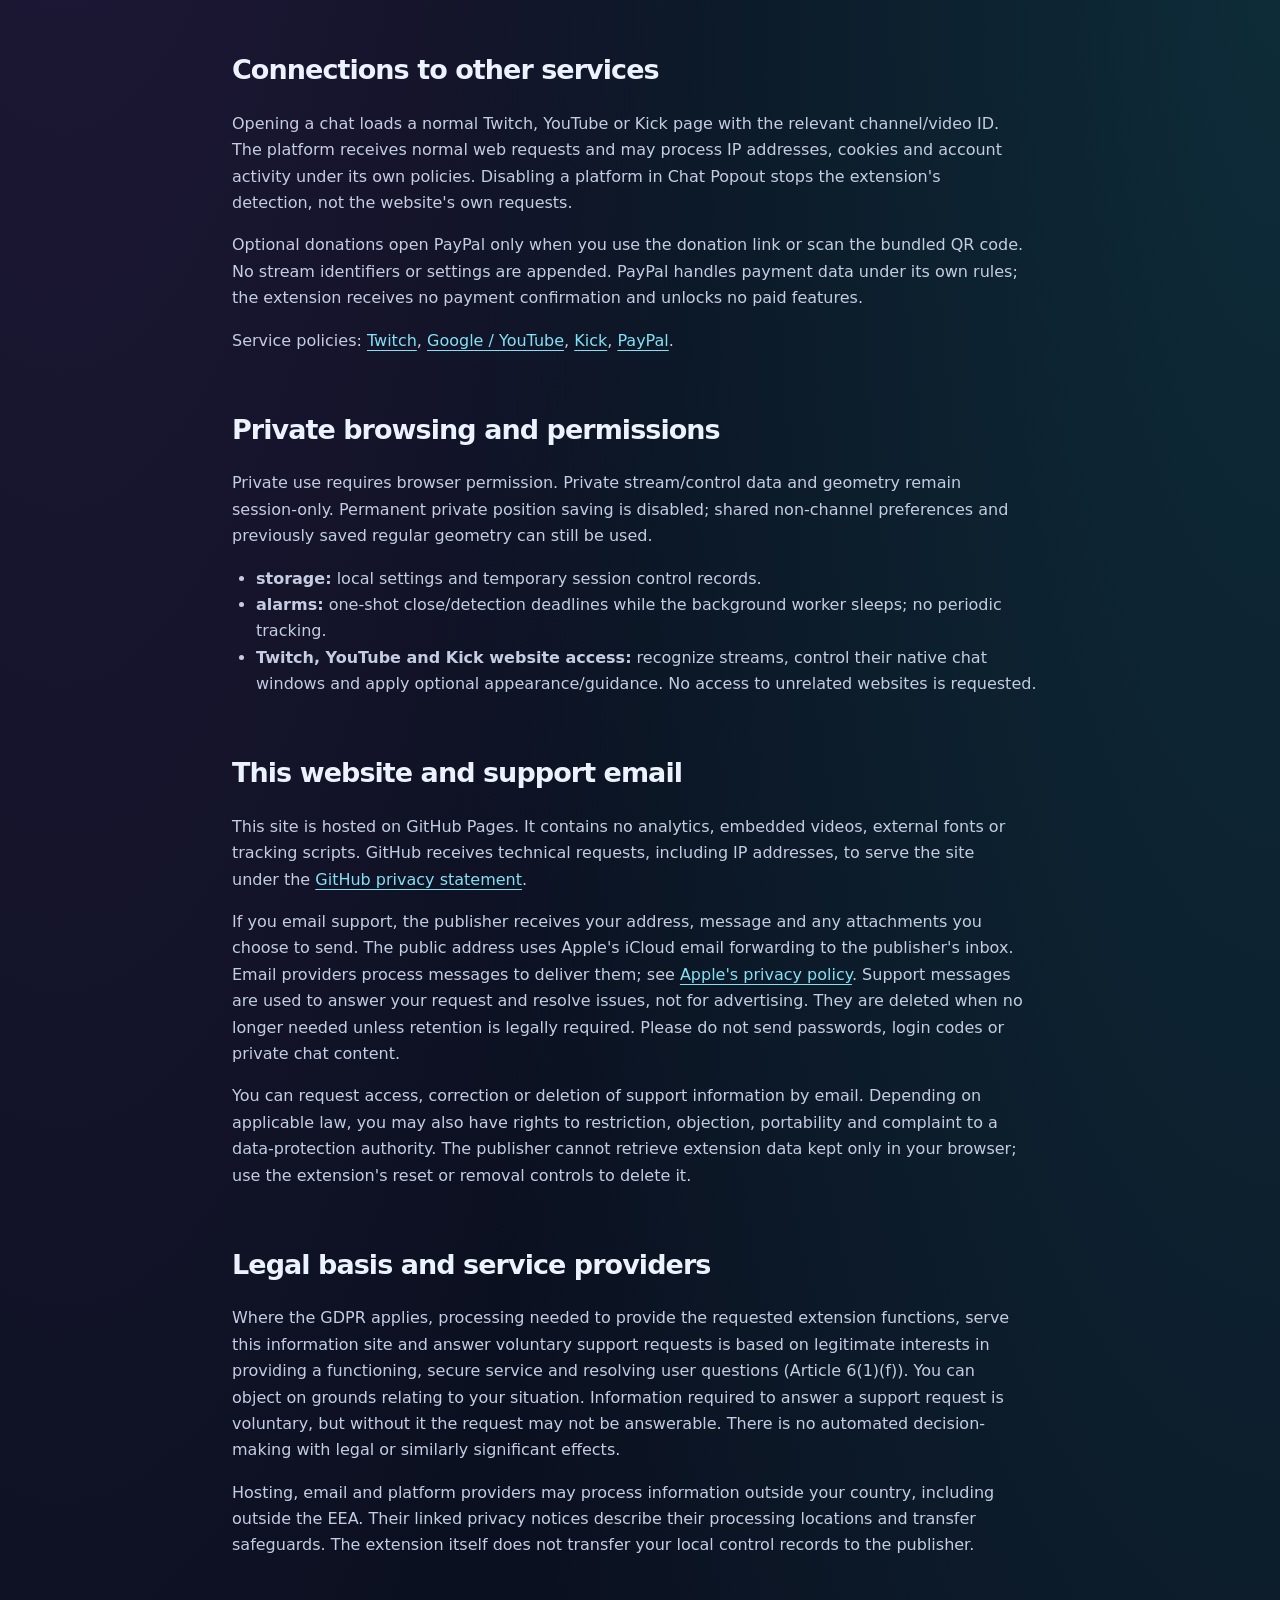
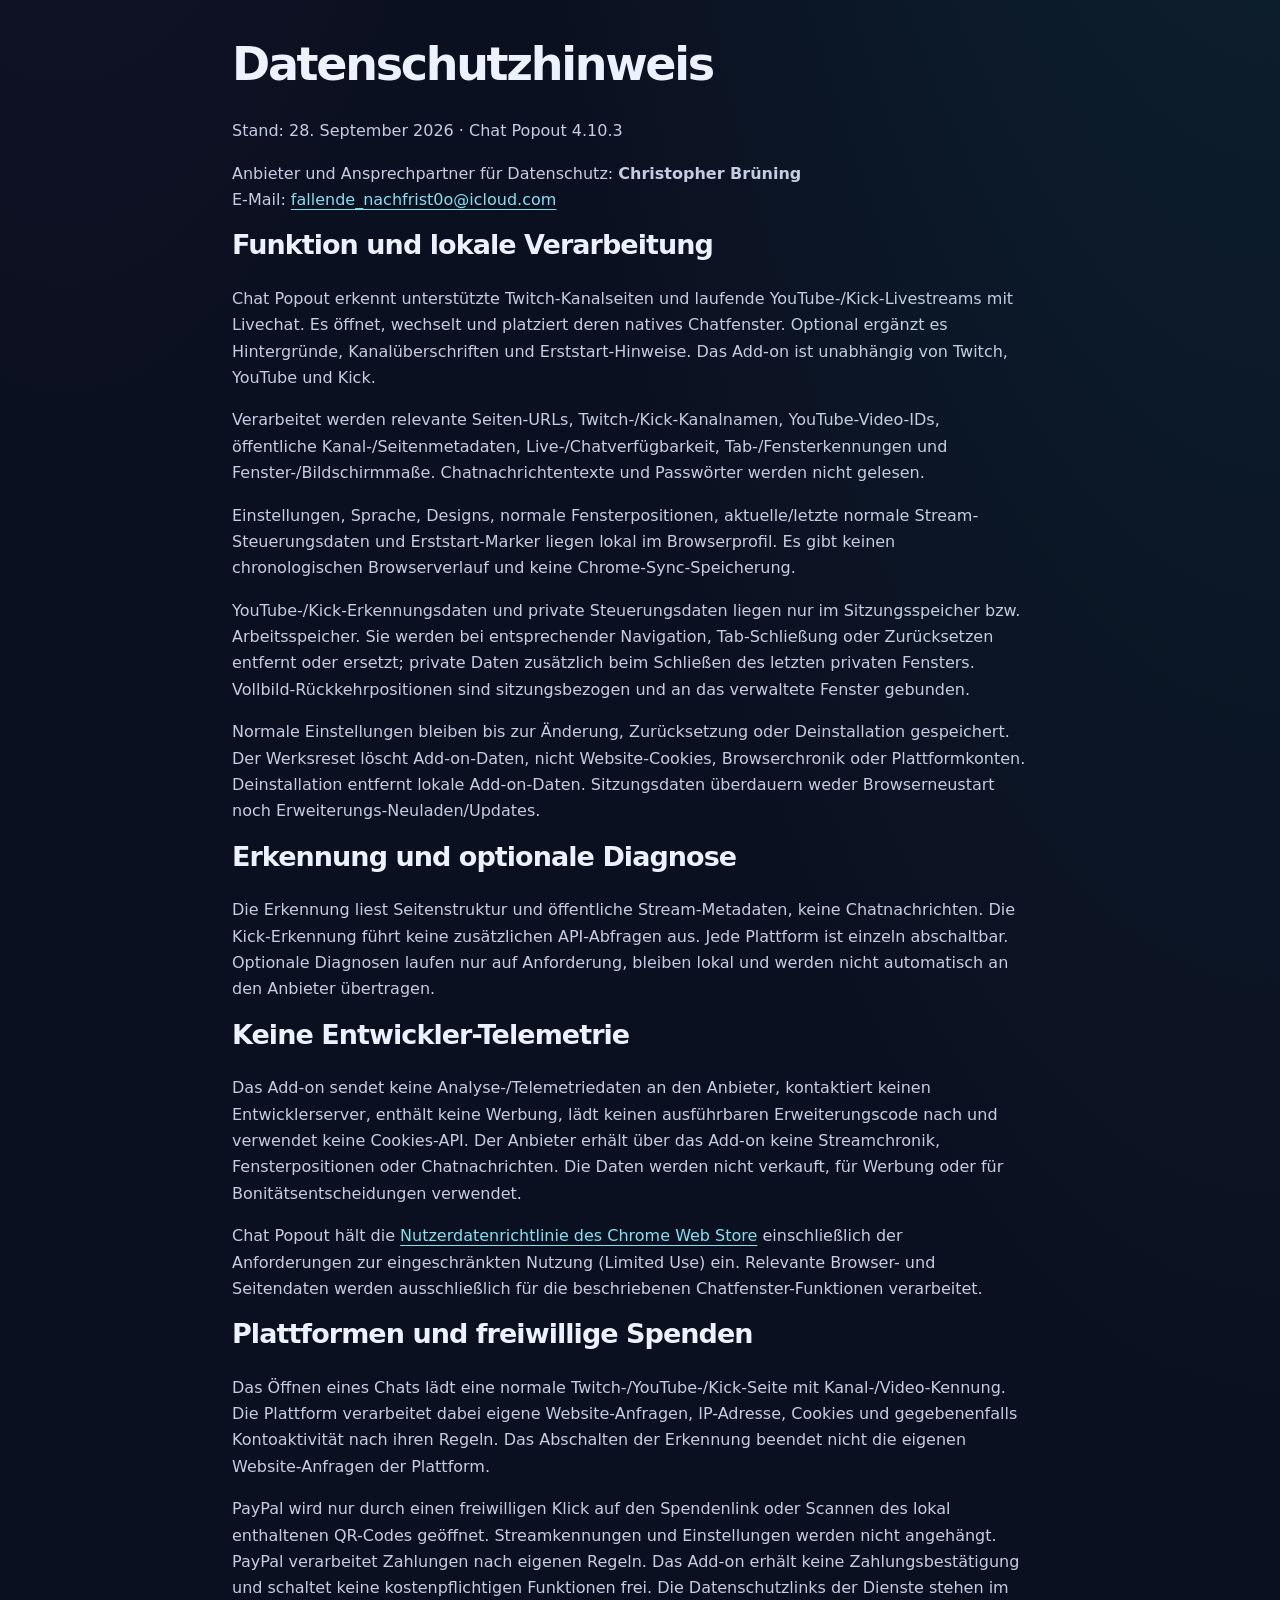
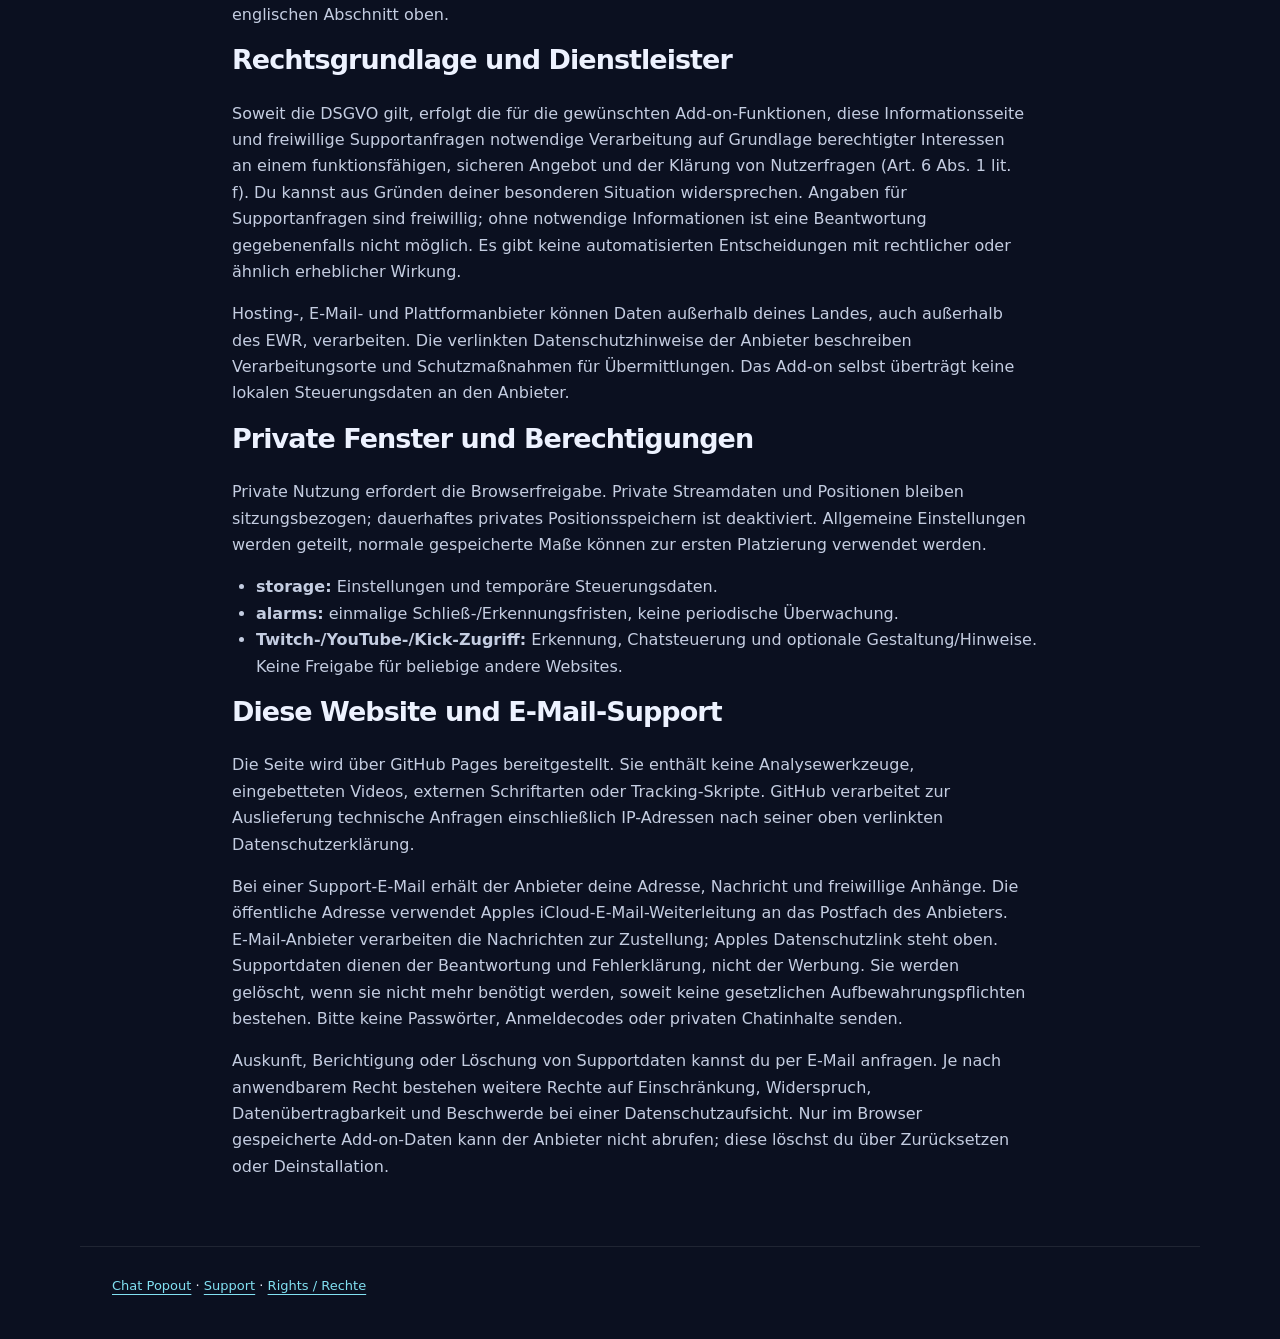
==== commit c6ba8d8e: "Prepare Chat Popout 4.10.3 website: three platforms, store link and privacy" ====
--- a/privacy.html
+++ b/privacy.html
@@ -1,18 +1,20 @@
-<!doctype html><html lang="en"><head><meta charset="utf-8"><meta name="viewport" content="width=device-width,initial-scale=1"><title>Chat Popout — Privacy / Datenschutz</title><meta name="description" content="Privacy information for the Chat Popout browser extension and its support website, in English and German."><link rel="icon" href="icon.png"><link rel="stylesheet" href="style.css"></head><body>
+<!doctype html><html lang="en"><head><meta charset="utf-8"><meta name="viewport" content="width=device-width,initial-scale=1"><meta name="robots" content="noindex, nofollow"><title>Chat Popout — Privacy / Datenschutz</title><meta name="description" content="Privacy information for the Chat Popout browser extension and its support website, in English and German."><link rel="icon" href="icon.png"><link rel="stylesheet" href="style.css"></head><body>
 <header><a class="brand" href="./"><img src="icon.png" width="42" height="42" alt="">Chat Popout</a><nav aria-label="Navigation"><a href="#de" lang="de">Deutsch</a><a href="./#support">Support</a></nav></header><main class="policy">
-<h1>Privacy notice</h1><p>Updated 19 September 2026 · Chat Popout 4.8.2</p><p>Publisher and contact for privacy matters: <strong>Christopher Brüning</strong><br>Email: <a href="mailto:fallende_nachfrist0o@icloud.com">fallende_nachfrist0o@icloud.com</a></p>
-<section><h2>What the extension does</h2><p>Chat Popout recognizes supported Twitch channel pages and ongoing YouTube livestreams with live chat. It opens, switches and positions a separate native chat window. Optional features add backgrounds, channel headings and first-use guidance. It is independent of Twitch and YouTube.</p></section>
-<section><h2>Local information and storage</h2><p>The extension processes relevant page URLs, Twitch channel names, YouTube video IDs, public channel/page metadata, live-player and chat-availability signals, tab/window identifiers and window/screen geometry. It does not read chat-message text or passwords.</p><p>Preferences, language, appearance, regular saved window geometry, current/last regular stream control state and first-use markers are stored locally in the browser profile. It does not maintain a chronological browsing history or use Chrome Sync.</p><p>YouTube detection records and private control state use browser session storage and memory. Records are removed or replaced on relevant navigation, tab closure or reset; private state is also cleared after the last private window closes. Fullscreen return snapshots are session-only and tied to the managed window.</p><p>General settings persist until changed, reset or the extension is removed. Factory reset clears extension settings and control data, not website cookies, browser history or platform accounts. Removal deletes extension-local data. Session storage does not persist across browser restarts or extension reloads/updates.</p></section>
-<section><h2>No developer tracking</h2><p>The extension sends no analytics or telemetry to the publisher, contacts no developer server, adds no advertising, downloads no executable extension code and uses no cookies API. The publisher does not receive your stream history, window positions or chat messages through the extension. Data is not sold or used for advertising or credit decisions.</p></section>
-<section><h2>Connections to other services</h2><p>Opening a chat loads a normal Twitch or YouTube page with the relevant channel/video ID. The platform receives normal web requests and may process IP addresses, cookies and account activity under its own policies. Disabling a platform in Chat Popout stops the extension's detection, not the website's own requests.</p><p>Optional donations open PayPal only when you use the donation link or scan the bundled QR code. No stream identifiers or settings are appended. PayPal handles payment data under its own rules; the extension receives no payment confirmation and unlocks no paid features.</p><p>Service policies: <a href="https://www.twitch.tv/p/en/legal/privacy-notice/" rel="noreferrer">Twitch</a>, <a href="https://policies.google.com/privacy" rel="noreferrer">Google / YouTube</a>, <a href="https://www.paypal.com/webapps/mpp/ua/privacy-full" rel="noreferrer">PayPal</a>.</p></section>
-<section><h2>Private browsing and permissions</h2><p>Private use requires browser permission. Private stream/control data and geometry remain session-only. Permanent private position saving is disabled; shared non-channel preferences and previously saved regular geometry can still be used.</p><ul><li><strong>storage:</strong> local settings and temporary session control records.</li><li><strong>alarms:</strong> one-shot close/detection deadlines while the background worker sleeps; no periodic tracking.</li><li><strong>Twitch and YouTube website access:</strong> recognize streams, control their native chat windows and apply optional appearance/guidance. No access to unrelated websites is requested.</li></ul></section>
+<h1>Privacy notice</h1><p>Updated 28 September 2026 · Chat Popout 4.10.3</p><p>Publisher and contact for privacy matters: <strong>Christopher Brüning</strong><br>Email: <a href="mailto:fallende_nachfrist0o@icloud.com">fallende_nachfrist0o@icloud.com</a></p>
+<section><h2>What the extension does</h2><p>Chat Popout recognizes supported Twitch channel pages and ongoing YouTube and Kick livestreams with live chat. It opens, switches and positions a separate native chat window. Optional features add backgrounds, channel headings and first-use guidance. It is independent of Twitch, YouTube and Kick.</p></section>
+<section><h2>Local information and storage</h2><p>The extension processes relevant page URLs, Twitch/Kick channel names, YouTube video IDs, public channel/page metadata, live-player and chat-availability signals, tab/window identifiers and window/screen geometry. It does not read chat-message text or passwords.</p><p>Preferences, language, appearance, regular saved window geometry, current/last regular stream control state and first-use markers are stored locally in the browser profile. It does not maintain a chronological browsing history or use Chrome Sync.</p><p>YouTube and Kick detection records and private control state use browser session storage and memory. Records are removed or replaced on relevant navigation, tab closure or reset; private state is also cleared after the last private window closes. Fullscreen return snapshots are session-only and tied to the managed window.</p><p>General settings persist until changed, reset or the extension is removed. Factory reset clears extension settings and control data, not website cookies, browser history or platform accounts. Removal deletes extension-local data. Session storage does not persist across browser restarts or extension reloads/updates.</p></section>
+<section><h2>Detection and optional diagnostics</h2><p>Stream detection reads page structure and public stream metadata, not chat messages. Kick detection makes no additional API requests. Each platform can be disabled separately. Optional diagnostics run only when requested, remain local and are not automatically transmitted to the publisher.</p></section>
+<section><h2>No developer tracking</h2><p>The extension sends no analytics or telemetry to the publisher, contacts no developer server, adds no advertising, downloads no executable extension code and uses no cookies API. The publisher does not receive your stream history, window positions or chat messages through the extension. Data is not sold or used for advertising or credit decisions.</p><p>Chat Popout complies with the <a href="https://developer.chrome.com/docs/webstore/program-policies/user-data" rel="noreferrer">Chrome Web Store User Data Policy</a>, including the Limited Use requirements. Relevant browsing and page data is processed only to provide the disclosed chat-window features.</p></section>
+<section><h2>Connections to other services</h2><p>Opening a chat loads a normal Twitch, YouTube or Kick page with the relevant channel/video ID. The platform receives normal web requests and may process IP addresses, cookies and account activity under its own policies. Disabling a platform in Chat Popout stops the extension's detection, not the website's own requests.</p><p>Optional donations open PayPal only when you use the donation link or scan the bundled QR code. No stream identifiers or settings are appended. PayPal handles payment data under its own rules; the extension receives no payment confirmation and unlocks no paid features.</p><p>Service policies: <a href="https://www.twitch.tv/p/en/legal/privacy-notice/" rel="noreferrer">Twitch</a>, <a href="https://policies.google.com/privacy" rel="noreferrer">Google / YouTube</a>, <a href="https://kick.com/privacy-policy" rel="noreferrer">Kick</a>, <a href="https://www.paypal.com/webapps/mpp/ua/privacy-full" rel="noreferrer">PayPal</a>.</p></section>
+<section><h2>Private browsing and permissions</h2><p>Private use requires browser permission. Private stream/control data and geometry remain session-only. Permanent private position saving is disabled; shared non-channel preferences and previously saved regular geometry can still be used.</p><ul><li><strong>storage:</strong> local settings and temporary session control records.</li><li><strong>alarms:</strong> one-shot close/detection deadlines while the background worker sleeps; no periodic tracking.</li><li><strong>Twitch, YouTube and Kick website access:</strong> recognize streams, control their native chat windows and apply optional appearance/guidance. No access to unrelated websites is requested.</li></ul></section>
 <section><h2>This website and support email</h2><p>This site is hosted on GitHub Pages. It contains no analytics, embedded videos, external fonts or tracking scripts. GitHub receives technical requests, including IP addresses, to serve the site under the <a href="https://docs.github.com/en/site-policy/privacy-policies/github-general-privacy-statement" rel="noreferrer">GitHub privacy statement</a>.</p><p>If you email support, the publisher receives your address, message and any attachments you choose to send. The public address uses Apple's iCloud email forwarding to the publisher's inbox. Email providers process messages to deliver them; see <a href="https://www.apple.com/legal/privacy/" rel="noreferrer">Apple's privacy policy</a>. Support messages are used to answer your request and resolve issues, not for advertising. They are deleted when no longer needed unless retention is legally required. Please do not send passwords, login codes or private chat content.</p><p>You can request access, correction or deletion of support information by email. Depending on applicable law, you may also have rights to restriction, objection, portability and complaint to a data-protection authority. The publisher cannot retrieve extension data kept only in your browser; use the extension's reset or removal controls to delete it.</p></section>
 <section><h2>Legal basis and service providers</h2><p>Where the GDPR applies, processing needed to provide the requested extension functions, serve this information site and answer voluntary support requests is based on legitimate interests in providing a functioning, secure service and resolving user questions (Article 6(1)(f)). You can object on grounds relating to your situation. Information required to answer a support request is voluntary, but without it the request may not be answerable. There is no automated decision-making with legal or similarly significant effects.</p><p>Hosting, email and platform providers may process information outside your country, including outside the EEA. Their linked privacy notices describe their processing locations and transfer safeguards. The extension itself does not transfer your local control records to the publisher.</p></section>
-<section id="de" lang="de"><h1>Datenschutzhinweis</h1><p>Stand: 19. September 2026 · Chat Popout 4.8.2</p><p>Anbieter und Ansprechpartner für Datenschutz: <strong>Christopher Brüning</strong><br>E-Mail: <a href="mailto:fallende_nachfrist0o@icloud.com">fallende_nachfrist0o@icloud.com</a></p>
-<h2>Funktion und lokale Verarbeitung</h2><p>Chat Popout erkennt unterstützte Twitch-Kanalseiten und laufende YouTube-Livestreams mit Livechat. Es öffnet, wechselt und platziert deren natives Chatfenster. Optional ergänzt es Hintergründe, Kanalüberschriften und Erststart-Hinweise. Das Add-on ist unabhängig von Twitch und YouTube.</p><p>Verarbeitet werden relevante Seiten-URLs, Twitch-Kanalnamen, YouTube-Video-IDs, öffentliche Kanal-/Seitenmetadaten, Live-/Chatverfügbarkeit, Tab-/Fensterkennungen und Fenster-/Bildschirmmaße. Chatnachrichtentexte und Passwörter werden nicht gelesen.</p><p>Einstellungen, Sprache, Designs, normale Fensterpositionen, aktuelle/letzte normale Stream-Steuerungsdaten und Erststart-Marker liegen lokal im Browserprofil. Es gibt keinen chronologischen Browserverlauf und keine Chrome-Sync-Speicherung.</p><p>YouTube-Erkennungsdaten und private Steuerungsdaten liegen nur im Sitzungsspeicher bzw. Arbeitsspeicher. Sie werden bei entsprechender Navigation, Tab-Schließung oder Zurücksetzen entfernt oder ersetzt; private Daten zusätzlich beim Schließen des letzten privaten Fensters. Vollbild-Rückkehrpositionen sind sitzungsbezogen und an das verwaltete Fenster gebunden.</p><p>Normale Einstellungen bleiben bis zur Änderung, Zurücksetzung oder Deinstallation gespeichert. Der Werksreset löscht Add-on-Daten, nicht Website-Cookies, Browserchronik oder Plattformkonten. Deinstallation entfernt lokale Add-on-Daten. Sitzungsdaten überdauern weder Browserneustart noch Erweiterungs-Neuladen/Updates.</p>
-<h2>Keine Entwickler-Telemetrie</h2><p>Das Add-on sendet keine Analyse-/Telemetriedaten an den Anbieter, kontaktiert keinen Entwicklerserver, enthält keine Werbung, lädt keinen ausführbaren Erweiterungscode nach und verwendet keine Cookies-API. Der Anbieter erhält über das Add-on keine Streamchronik, Fensterpositionen oder Chatnachrichten. Die Daten werden nicht verkauft, für Werbung oder für Bonitätsentscheidungen verwendet.</p>
-<h2>Plattformen und freiwillige Spenden</h2><p>Das Öffnen eines Chats lädt eine normale Twitch-/YouTube-Seite mit Kanal-/Video-Kennung. Die Plattform verarbeitet dabei eigene Website-Anfragen, IP-Adresse, Cookies und gegebenenfalls Kontoaktivität nach ihren Regeln. Das Abschalten der Erkennung beendet nicht die eigenen Website-Anfragen der Plattform.</p><p>PayPal wird nur durch einen freiwilligen Klick auf den Spendenlink oder Scannen des lokal enthaltenen QR-Codes geöffnet. Streamkennungen und Einstellungen werden nicht angehängt. PayPal verarbeitet Zahlungen nach eigenen Regeln. Das Add-on erhält keine Zahlungsbestätigung und schaltet keine kostenpflichtigen Funktionen frei. Die Datenschutzlinks der Dienste stehen im englischen Abschnitt oben.</p>
+<section id="de" lang="de"><h1>Datenschutzhinweis</h1><p>Stand: 28. September 2026 · Chat Popout 4.10.3</p><p>Anbieter und Ansprechpartner für Datenschutz: <strong>Christopher Brüning</strong><br>E-Mail: <a href="mailto:fallende_nachfrist0o@icloud.com">fallende_nachfrist0o@icloud.com</a></p>
+<h2>Funktion und lokale Verarbeitung</h2><p>Chat Popout erkennt unterstützte Twitch-Kanalseiten und laufende YouTube-/Kick-Livestreams mit Livechat. Es öffnet, wechselt und platziert deren natives Chatfenster. Optional ergänzt es Hintergründe, Kanalüberschriften und Erststart-Hinweise. Das Add-on ist unabhängig von Twitch, YouTube und Kick.</p><p>Verarbeitet werden relevante Seiten-URLs, Twitch-/Kick-Kanalnamen, YouTube-Video-IDs, öffentliche Kanal-/Seitenmetadaten, Live-/Chatverfügbarkeit, Tab-/Fensterkennungen und Fenster-/Bildschirmmaße. Chatnachrichtentexte und Passwörter werden nicht gelesen.</p><p>Einstellungen, Sprache, Designs, normale Fensterpositionen, aktuelle/letzte normale Stream-Steuerungsdaten und Erststart-Marker liegen lokal im Browserprofil. Es gibt keinen chronologischen Browserverlauf und keine Chrome-Sync-Speicherung.</p><p>YouTube-/Kick-Erkennungsdaten und private Steuerungsdaten liegen nur im Sitzungsspeicher bzw. Arbeitsspeicher. Sie werden bei entsprechender Navigation, Tab-Schließung oder Zurücksetzen entfernt oder ersetzt; private Daten zusätzlich beim Schließen des letzten privaten Fensters. Vollbild-Rückkehrpositionen sind sitzungsbezogen und an das verwaltete Fenster gebunden.</p><p>Normale Einstellungen bleiben bis zur Änderung, Zurücksetzung oder Deinstallation gespeichert. Der Werksreset löscht Add-on-Daten, nicht Website-Cookies, Browserchronik oder Plattformkonten. Deinstallation entfernt lokale Add-on-Daten. Sitzungsdaten überdauern weder Browserneustart noch Erweiterungs-Neuladen/Updates.</p>
+<h2>Erkennung und optionale Diagnose</h2><p>Die Erkennung liest Seitenstruktur und öffentliche Stream-Metadaten, keine Chatnachrichten. Die Kick-Erkennung führt keine zusätzlichen API-Abfragen aus. Jede Plattform ist einzeln abschaltbar. Optionale Diagnosen laufen nur auf Anforderung, bleiben lokal und werden nicht automatisch an den Anbieter übertragen.</p>
+<h2>Keine Entwickler-Telemetrie</h2><p>Das Add-on sendet keine Analyse-/Telemetriedaten an den Anbieter, kontaktiert keinen Entwicklerserver, enthält keine Werbung, lädt keinen ausführbaren Erweiterungscode nach und verwendet keine Cookies-API. Der Anbieter erhält über das Add-on keine Streamchronik, Fensterpositionen oder Chatnachrichten. Die Daten werden nicht verkauft, für Werbung oder für Bonitätsentscheidungen verwendet.</p><p>Chat Popout hält die <a href="https://developer.chrome.com/docs/webstore/program-policies/user-data" rel="noreferrer">Nutzerdatenrichtlinie des Chrome Web Store</a> einschließlich der Anforderungen zur eingeschränkten Nutzung (Limited Use) ein. Relevante Browser- und Seitendaten werden ausschließlich für die beschriebenen Chatfenster-Funktionen verarbeitet.</p>
+<h2>Plattformen und freiwillige Spenden</h2><p>Das Öffnen eines Chats lädt eine normale Twitch-/YouTube-/Kick-Seite mit Kanal-/Video-Kennung. Die Plattform verarbeitet dabei eigene Website-Anfragen, IP-Adresse, Cookies und gegebenenfalls Kontoaktivität nach ihren Regeln. Das Abschalten der Erkennung beendet nicht die eigenen Website-Anfragen der Plattform.</p><p>PayPal wird nur durch einen freiwilligen Klick auf den Spendenlink oder Scannen des lokal enthaltenen QR-Codes geöffnet. Streamkennungen und Einstellungen werden nicht angehängt. PayPal verarbeitet Zahlungen nach eigenen Regeln. Das Add-on erhält keine Zahlungsbestätigung und schaltet keine kostenpflichtigen Funktionen frei. Die Datenschutzlinks der Dienste stehen im englischen Abschnitt oben.</p>
 <h2>Rechtsgrundlage und Dienstleister</h2><p>Soweit die DSGVO gilt, erfolgt die für die gewünschten Add-on-Funktionen, diese Informationsseite und freiwillige Supportanfragen notwendige Verarbeitung auf Grundlage berechtigter Interessen an einem funktionsfähigen, sicheren Angebot und der Klärung von Nutzerfragen (Art. 6 Abs. 1 lit. f). Du kannst aus Gründen deiner besonderen Situation widersprechen. Angaben für Supportanfragen sind freiwillig; ohne notwendige Informationen ist eine Beantwortung gegebenenfalls nicht möglich. Es gibt keine automatisierten Entscheidungen mit rechtlicher oder ähnlich erheblicher Wirkung.</p><p>Hosting-, E-Mail- und Plattformanbieter können Daten außerhalb deines Landes, auch außerhalb des EWR, verarbeiten. Die verlinkten Datenschutzhinweise der Anbieter beschreiben Verarbeitungsorte und Schutzmaßnahmen für Übermittlungen. Das Add-on selbst überträgt keine lokalen Steuerungsdaten an den Anbieter.</p>
-<h2>Private Fenster und Berechtigungen</h2><p>Private Nutzung erfordert die Browserfreigabe. Private Streamdaten und Positionen bleiben sitzungsbezogen; dauerhaftes privates Positionsspeichern ist deaktiviert. Allgemeine Einstellungen werden geteilt, normale gespeicherte Maße können zur ersten Platzierung verwendet werden.</p><ul><li><strong>storage:</strong> Einstellungen und temporäre Steuerungsdaten.</li><li><strong>alarms:</strong> einmalige Schließ-/Erkennungsfristen, keine periodische Überwachung.</li><li><strong>Twitch-/YouTube-Zugriff:</strong> Erkennung, Chatsteuerung und optionale Gestaltung/Hinweise. Keine Freigabe für beliebige andere Websites.</li></ul>
+<h2>Private Fenster und Berechtigungen</h2><p>Private Nutzung erfordert die Browserfreigabe. Private Streamdaten und Positionen bleiben sitzungsbezogen; dauerhaftes privates Positionsspeichern ist deaktiviert. Allgemeine Einstellungen werden geteilt, normale gespeicherte Maße können zur ersten Platzierung verwendet werden.</p><ul><li><strong>storage:</strong> Einstellungen und temporäre Steuerungsdaten.</li><li><strong>alarms:</strong> einmalige Schließ-/Erkennungsfristen, keine periodische Überwachung.</li><li><strong>Twitch-/YouTube-/Kick-Zugriff:</strong> Erkennung, Chatsteuerung und optionale Gestaltung/Hinweise. Keine Freigabe für beliebige andere Websites.</li></ul>
 <h2>Diese Website und E-Mail-Support</h2><p>Die Seite wird über GitHub Pages bereitgestellt. Sie enthält keine Analysewerkzeuge, eingebetteten Videos, externen Schriftarten oder Tracking-Skripte. GitHub verarbeitet zur Auslieferung technische Anfragen einschließlich IP-Adressen nach seiner oben verlinkten Datenschutzerklärung.</p><p>Bei einer Support-E-Mail erhält der Anbieter deine Adresse, Nachricht und freiwillige Anhänge. Die öffentliche Adresse verwendet Apples iCloud-E-Mail-Weiterleitung an das Postfach des Anbieters. E-Mail-Anbieter verarbeiten die Nachrichten zur Zustellung; Apples Datenschutzlink steht oben. Supportdaten dienen der Beantwortung und Fehlerklärung, nicht der Werbung. Sie werden gelöscht, wenn sie nicht mehr benötigt werden, soweit keine gesetzlichen Aufbewahrungspflichten bestehen. Bitte keine Passwörter, Anmeldecodes oder privaten Chatinhalte senden.</p><p>Auskunft, Berichtigung oder Löschung von Supportdaten kannst du per E-Mail anfragen. Je nach anwendbarem Recht bestehen weitere Rechte auf Einschränkung, Widerspruch, Datenübertragbarkeit und Beschwerde bei einer Datenschutzaufsicht. Nur im Browser gespeicherte Add-on-Daten kann der Anbieter nicht abrufen; diese löschst du über Zurücksetzen oder Deinstallation.</p></section>
 </main><footer><a href="./">Chat Popout</a> · <a href="./#support">Support</a> · <a href="RIGHTS.txt">Rights / Rechte</a></footer></body></html>
